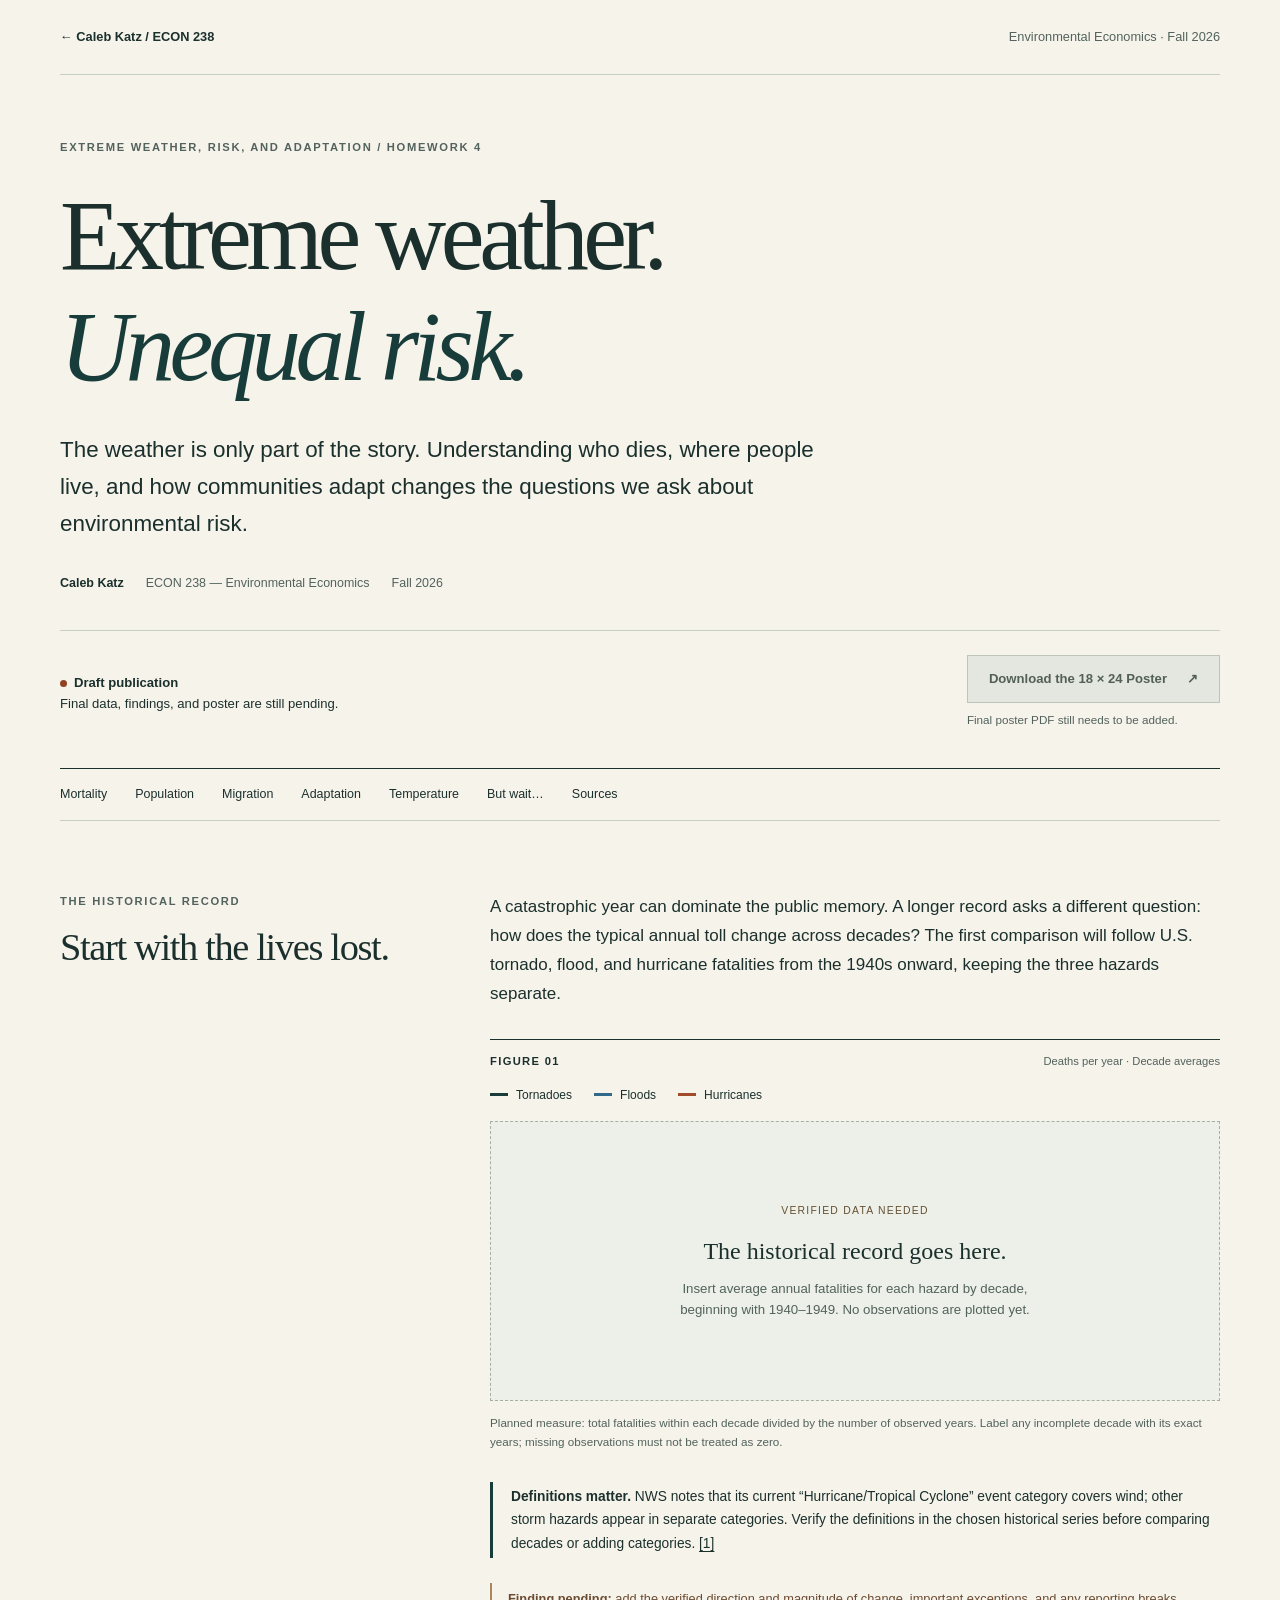
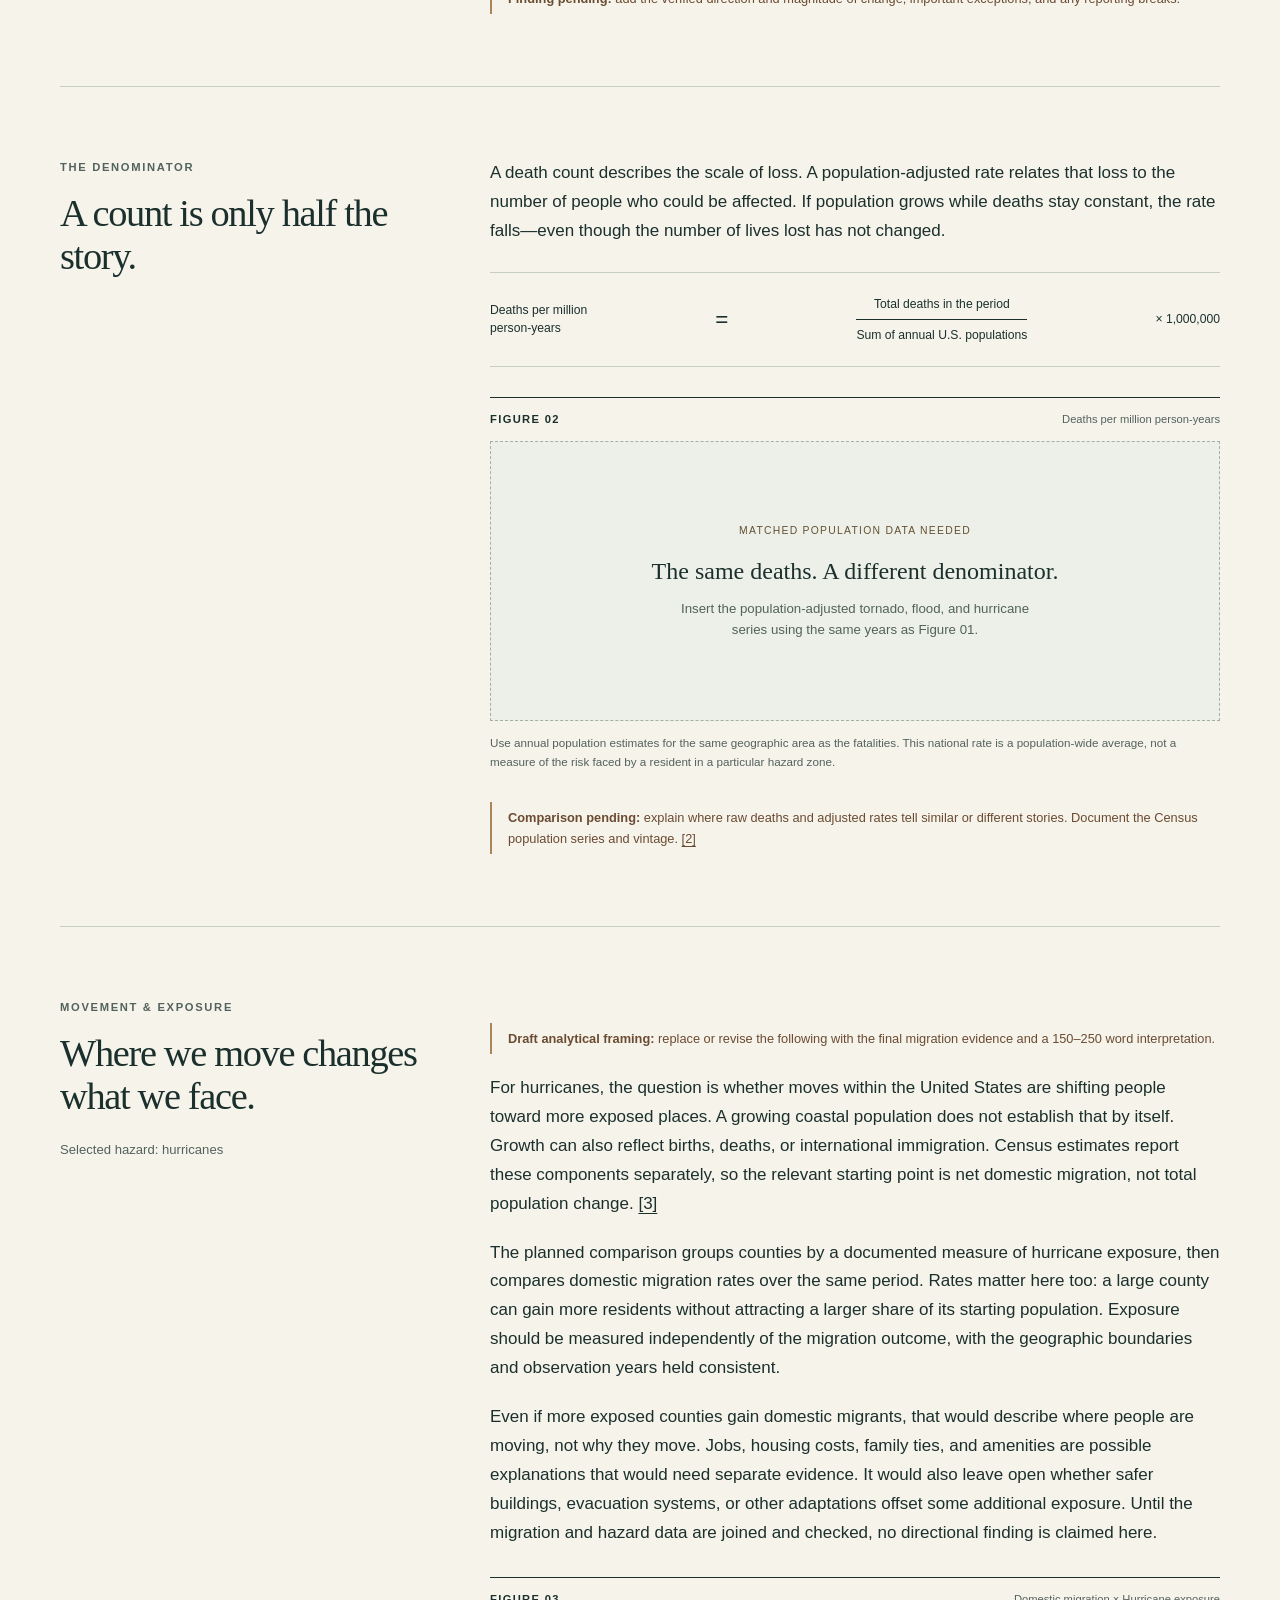
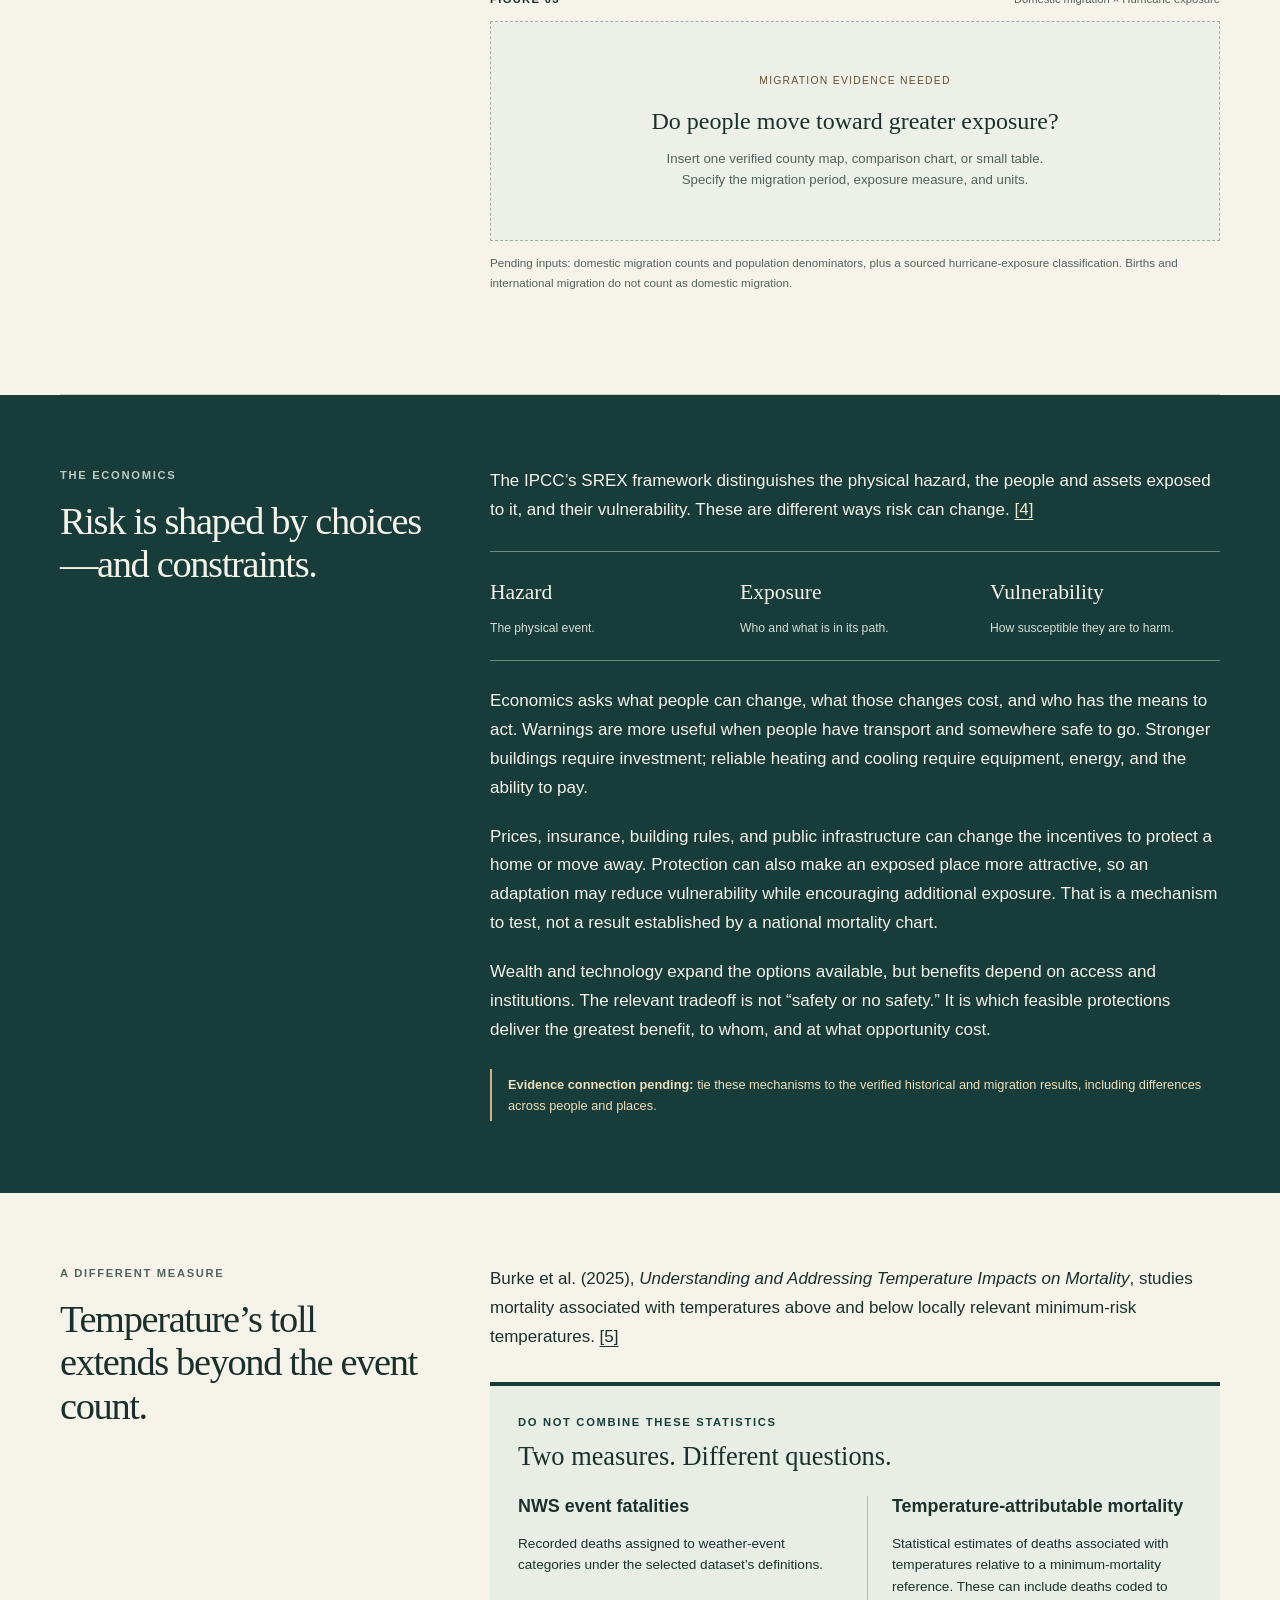
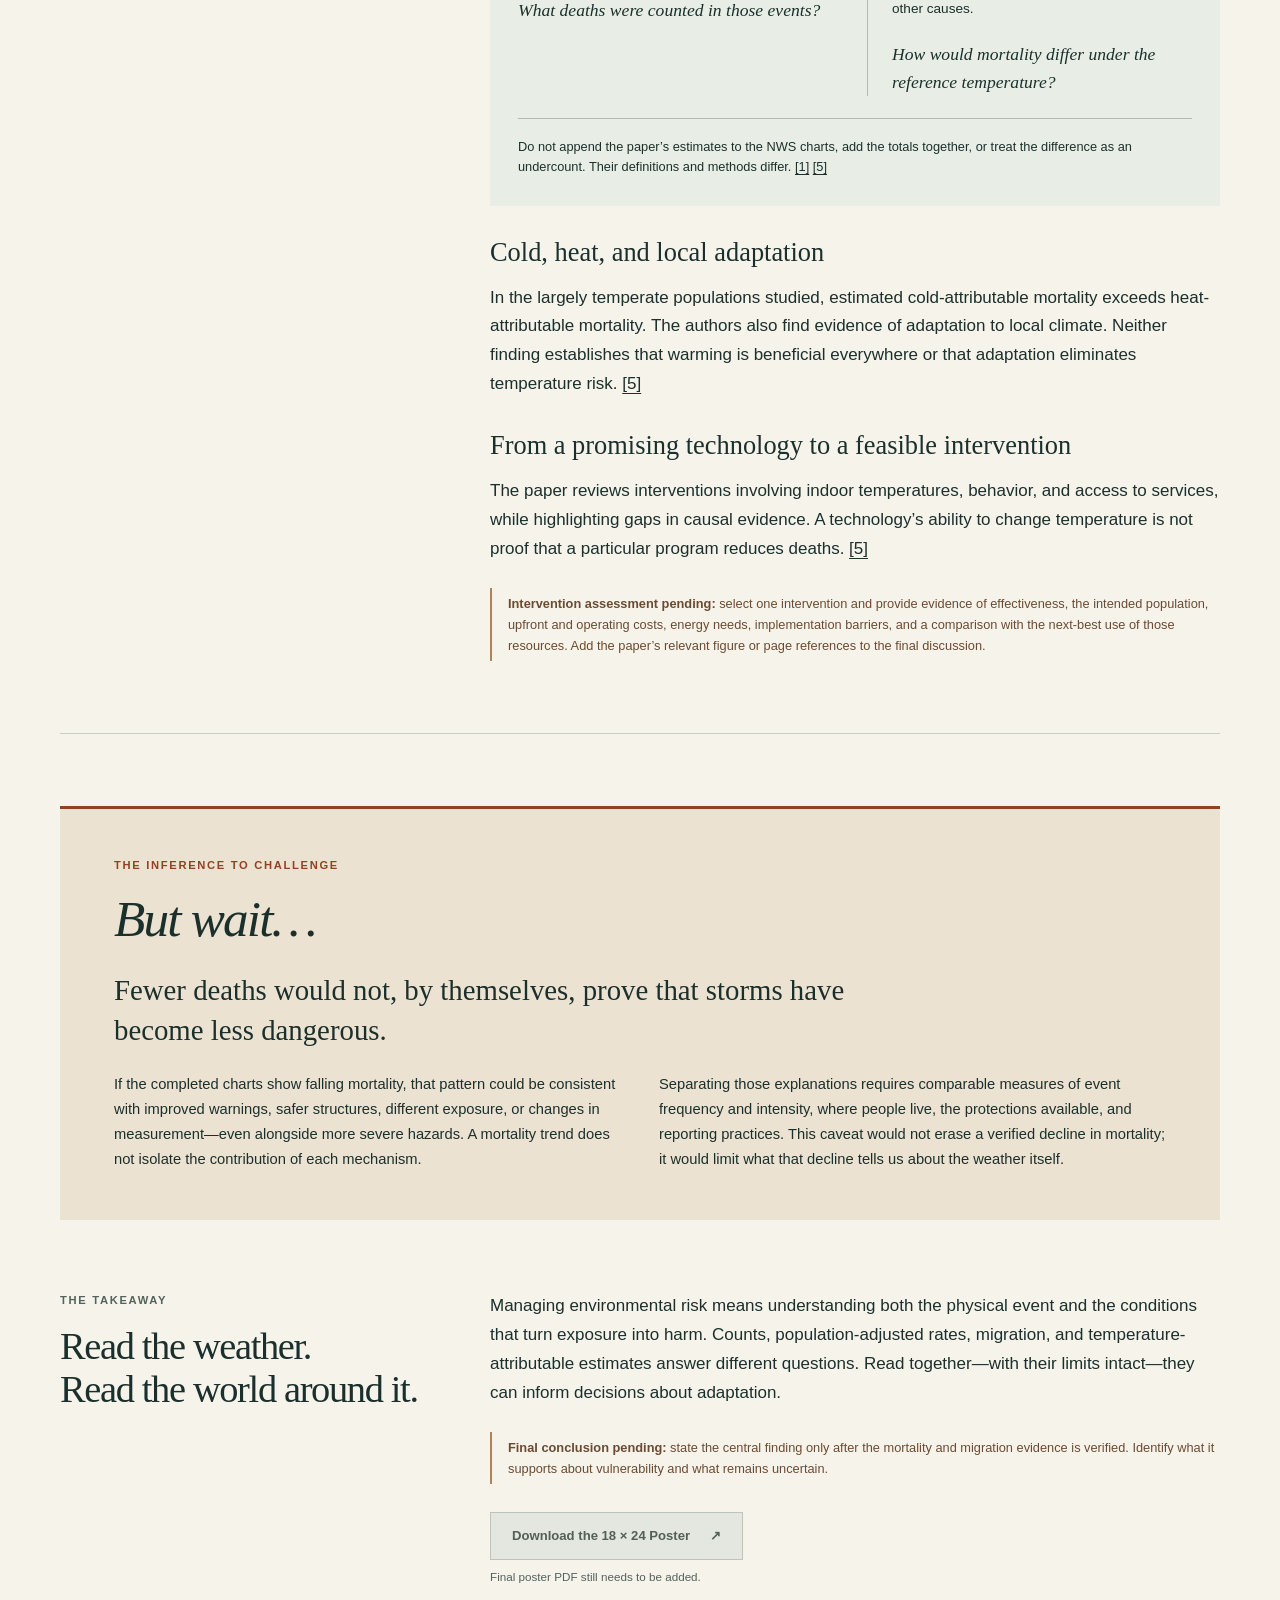
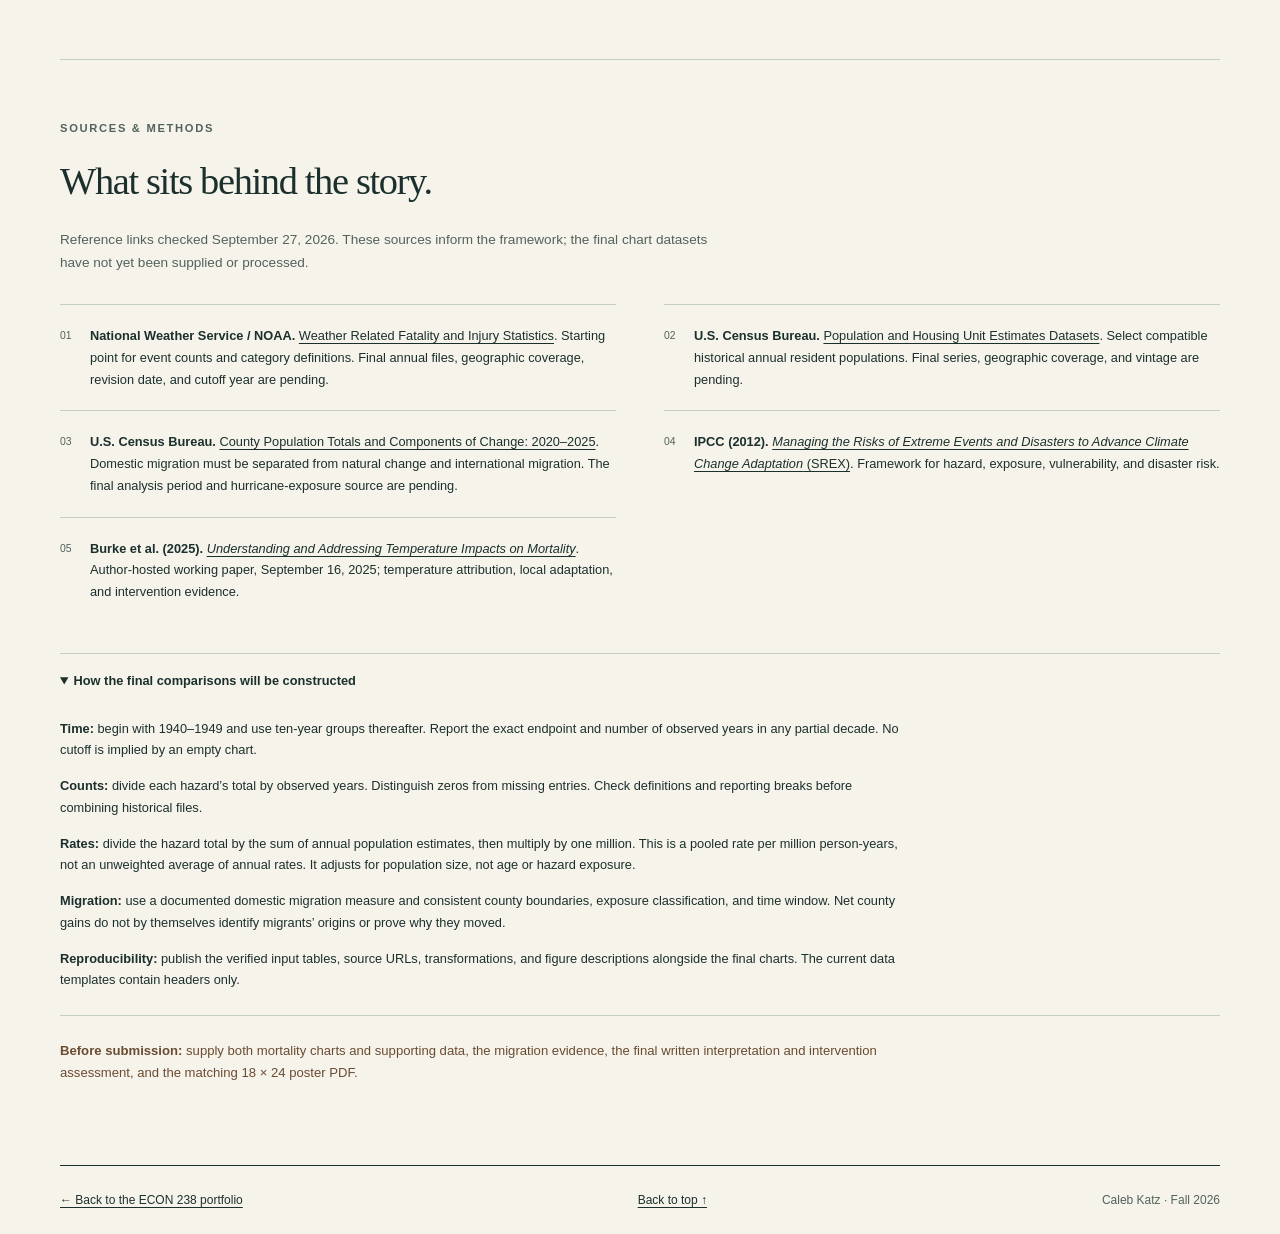
==== homework-4/index.html @ 8e81f287 "Add ECON 238 Homework 4 publication draft" ====
<!doctype html>
<html lang="en">
<head>
  <meta charset="utf-8">
  <meta name="viewport" content="width=device-width, initial-scale=1">
  <meta name="description" content="A draft environmental economics publication by Caleb Katz on extreme-weather mortality, population, migration, and adaptation. Final data and poster pending.">
  <meta name="theme-color" content="#173c39">
  <title>Extreme Weather, Risk, and Adaptation · Caleb Katz</title>
  <link rel="stylesheet" href="assets/style.css">
  <script src="assets/poster.js" defer></script>
</head>
<body>
  <a class="skip-link" href="#main">Skip to the article</a>
  <header class="masthead wrap">
    <a class="portfolio-link" href="../">← Caleb Katz / ECON 238</a>
    <span class="edition">Environmental Economics · Fall 2026</span>
  </header>

  <main id="main">
    <article>
      <header class="hero wrap" id="top">
        <p class="eyebrow">Extreme Weather, Risk, and Adaptation / Homework 4</p>
        <!-- EDIT: Final headline and introduction once the evidence is complete. -->
        <h1>Extreme weather.<br><em>Unequal risk.</em></h1>
        <p class="standfirst">The weather is only part of the story. Understanding who dies, where people live, and how communities adapt changes the questions we ask about environmental risk.</p>
        <div class="byline"><strong>Caleb Katz</strong><span>ECON 238 — Environmental Economics</span><span>Fall 2026</span></div>
        <div class="hero-bottom">
          <p class="draft-status"><span class="status-dot" aria-hidden="true"></span><strong>Draft publication</strong><br>Final data, findings, and poster are still pending.</p>
          <div class="poster-action">
            <a class="button poster-download" href="poster/Caleb_Katz_Econ238_HW4_Poster.pdf" aria-disabled="true" tabindex="-1" aria-describedby="poster-note-top">Download the 18 × 24 Poster <span aria-hidden="true">↗</span></a>
            <p class="poster-note" id="poster-note-top">Final poster PDF still needs to be added.</p>
          </div>
        </div>
      </header>

      <nav class="contents wrap" aria-label="Article sections">
        <a href="#mortality">Mortality</a><a href="#population">Population</a><a href="#migration">Migration</a><a href="#adaptation">Adaptation</a><a href="#temperature">Temperature</a><a href="#caveat">But wait…</a><a href="#sources">Sources</a>
      </nav>

      <section class="story-section wrap" id="mortality" aria-labelledby="mortality-title">
        <div class="section-heading"><p class="eyebrow">The historical record</p><h2 id="mortality-title">Start with the lives lost.</h2></div>
        <div class="section-body">
          <p>A catastrophic year can dominate the public memory. A longer record asks a different question: how does the typical annual toll change across decades? The first comparison will follow U.S. tornado, flood, and hurricane fatalities from the 1940s onward, keeping the three hazards separate.</p>
          <figure class="figure" aria-labelledby="raw-caption">
            <div class="figure-header"><span class="figure-number">Figure 01</span><span>Deaths per year · Decade averages</span></div>
            <ul class="legend" aria-label="Planned data series"><li><span class="swatch tornado" aria-hidden="true"></span>Tornadoes</li><li><span class="swatch flood" aria-hidden="true"></span>Floods</li><li><span class="swatch hurricane" aria-hidden="true"></span>Hurricanes</li></ul>
            <!-- REPLACE: Verified mortality chart and an accessible data table. No sample values are plotted. -->
            <div class="chart-placeholder"><span class="placeholder-kicker">Verified data needed</span><strong>The historical record goes here.</strong><p>Insert average annual fatalities for each hazard by decade, beginning with 1940–1949. No observations are plotted yet.</p></div>
            <figcaption id="raw-caption">Planned measure: total fatalities within each decade divided by the number of observed years. Label any incomplete decade with its exact years; missing observations must not be treated as zero.</figcaption>
          </figure>
          <aside class="method-note"><strong>Definitions matter.</strong> NWS notes that its current “Hurricane/Tropical Cyclone” event category covers wind; other storm hazards appear in separate categories. Verify the definitions in the chosen historical series before comparing decades or adding categories. <a href="#source-nws">[1]</a></aside>
          <p class="pending"><strong>Finding pending:</strong> add the verified direction and magnitude of change, important exceptions, and any reporting breaks.</p>
        </div>
      </section>

      <section class="story-section wrap" id="population" aria-labelledby="population-title">
        <div class="section-heading"><p class="eyebrow">The denominator</p><h2 id="population-title">A count is only half the story.</h2></div>
        <div class="section-body">
          <p>A death count describes the scale of loss. A population-adjusted rate relates that loss to the number of people who could be affected. If population grows while deaths stay constant, the rate falls—even though the number of lives lost has not changed.</p>
          <div class="formula" aria-label="Deaths per million person-years equals total deaths divided by the sum of annual populations, multiplied by one million."><span>Deaths per million<br>person-years</span><span class="equals" aria-hidden="true">=</span><span class="fraction"><span>Total deaths in the period</span><span>Sum of annual U.S. populations</span></span><span>× 1,000,000</span></div>
          <figure class="figure" aria-labelledby="rate-caption">
            <div class="figure-header"><span class="figure-number">Figure 02</span><span>Deaths per million person-years</span></div>
            <!-- REPLACE: Population-adjusted chart; keep the same periods and hazard colors as Figure 01. -->
            <div class="chart-placeholder"><span class="placeholder-kicker">Matched population data needed</span><strong>The same deaths. A different denominator.</strong><p>Insert the population-adjusted tornado, flood, and hurricane series using the same years as Figure 01.</p></div>
            <figcaption id="rate-caption">Use annual population estimates for the same geographic area as the fatalities. This national rate is a population-wide average, not a measure of the risk faced by a resident in a particular hazard zone.</figcaption>
          </figure>
          <p class="pending"><strong>Comparison pending:</strong> explain where raw deaths and adjusted rates tell similar or different stories. Document the Census population series and vintage. <a href="#source-population">[2]</a></p>
        </div>
      </section>

      <section class="story-section wrap" id="migration" aria-labelledby="migration-title">
        <div class="section-heading"><p class="eyebrow">Movement &amp; exposure</p><h2 id="migration-title">Where we move changes what we face.</h2><p class="section-deck">Selected hazard: hurricanes</p></div>
        <div class="section-body">
          <p class="pending"><strong>Draft analytical framing:</strong> replace or revise the following with the final migration evidence and a 150–250 word interpretation.</p>
          <!-- EDIT: Draft framing, not an empirical migration finding. -->
          <div id="migration-analysis">
            <p>For hurricanes, the question is whether moves within the United States are shifting people toward more exposed places. A growing coastal population does not establish that by itself. Growth can also reflect births, deaths, or international immigration. Census estimates report these components separately, so the relevant starting point is net domestic migration, not total population change. <a href="#source-migration">[3]</a></p>
            <p>The planned comparison groups counties by a documented measure of hurricane exposure, then compares domestic migration rates over the same period. Rates matter here too: a large county can gain more residents without attracting a larger share of its starting population. Exposure should be measured independently of the migration outcome, with the geographic boundaries and observation years held consistent.</p>
            <p>Even if more exposed counties gain domestic migrants, that would describe where people are moving, not why they move. Jobs, housing costs, family ties, and amenities are possible explanations that would need separate evidence. It would also leave open whether safer buildings, evacuation systems, or other adaptations offset some additional exposure. Until the migration and hazard data are joined and checked, no directional finding is claimed here.</p>
          </div>
          <figure class="figure" aria-labelledby="migration-caption">
            <div class="figure-header"><span class="figure-number">Figure 03</span><span>Domestic migration × Hurricane exposure</span></div>
            <div class="chart-placeholder compact"><span class="placeholder-kicker">Migration evidence needed</span><strong>Do people move toward greater exposure?</strong><p>Insert one verified county map, comparison chart, or small table. Specify the migration period, exposure measure, and units.</p></div>
            <figcaption id="migration-caption">Pending inputs: domestic migration counts and population denominators, plus a sourced hurricane-exposure classification. Births and international migration do not count as domestic migration.</figcaption>
          </figure>
        </div>
      </section>

      <section class="adaptation-band" id="adaptation" aria-labelledby="adaptation-title">
        <div class="wrap story-section">
          <div class="section-heading"><p class="eyebrow">The economics</p><h2 id="adaptation-title">Risk is shaped by choices—and constraints.</h2></div>
          <div class="section-body">
            <p>The IPCC’s SREX framework distinguishes the physical hazard, the people and assets exposed to it, and their vulnerability. These are different ways risk can change. <a href="#source-ipcc">[4]</a></p>
            <dl class="risk-framework"><div><dt>Hazard</dt><dd>The physical event.</dd></div><div><dt>Exposure</dt><dd>Who and what is in its path.</dd></div><div><dt>Vulnerability</dt><dd>How susceptible they are to harm.</dd></div></dl>
            <p>Economics asks what people can change, what those changes cost, and who has the means to act. Warnings are more useful when people have transport and somewhere safe to go. Stronger buildings require investment; reliable heating and cooling require equipment, energy, and the ability to pay.</p>
            <p>Prices, insurance, building rules, and public infrastructure can change the incentives to protect a home or move away. Protection can also make an exposed place more attractive, so an adaptation may reduce vulnerability while encouraging additional exposure. That is a mechanism to test, not a result established by a national mortality chart.</p>
            <p>Wealth and technology expand the options available, but benefits depend on access and institutions. The relevant tradeoff is not “safety or no safety.” It is which feasible protections deliver the greatest benefit, to whom, and at what opportunity cost.</p>
            <p class="pending"><strong>Evidence connection pending:</strong> tie these mechanisms to the verified historical and migration results, including differences across people and places.</p>
          </div>
        </div>
      </section>

      <section class="story-section wrap" id="temperature" aria-labelledby="temperature-title">
        <div class="section-heading"><p class="eyebrow">A different measure</p><h2 id="temperature-title">Temperature’s toll extends beyond the event count.</h2></div>
        <div class="section-body">
          <p>Burke et al. (2025), <cite>Understanding and Addressing Temperature Impacts on Mortality</cite>, studies mortality associated with temperatures above and below locally relevant minimum-risk temperatures. <a href="#source-burke">[5]</a></p>
          <aside class="measure-comparison" aria-labelledby="measure-title">
            <p class="eyebrow">Do not combine these statistics</p><h3 id="measure-title">Two measures. Different questions.</h3>
            <div class="measure-columns"><div><h4>NWS event fatalities</h4><p>Recorded deaths assigned to weather-event categories under the selected dataset’s definitions.</p><p class="measure-question">What deaths were counted in those events?</p></div><div><h4>Temperature-attributable mortality</h4><p>Statistical estimates of deaths associated with temperatures relative to a minimum-mortality reference. These can include deaths coded to other causes.</p><p class="measure-question">How would mortality differ under the reference temperature?</p></div></div>
            <p class="measure-footer">Do not append the paper’s estimates to the NWS charts, add the totals together, or treat the difference as an undercount. Their definitions and methods differ. <a href="#source-nws">[1]</a> <a href="#source-burke">[5]</a></p>
          </aside>
          <h3>Cold, heat, and local adaptation</h3>
          <p>In the largely temperate populations studied, estimated cold-attributable mortality exceeds heat-attributable mortality. The authors also find evidence of adaptation to local climate. Neither finding establishes that warming is beneficial everywhere or that adaptation eliminates temperature risk. <a href="#source-burke">[5]</a></p>
          <h3>From a promising technology to a feasible intervention</h3>
          <p>The paper reviews interventions involving indoor temperatures, behavior, and access to services, while highlighting gaps in causal evidence. A technology’s ability to change temperature is not proof that a particular program reduces deaths. <a href="#source-burke">[5]</a></p>
          <div class="pending"><strong>Intervention assessment pending:</strong> select one intervention and provide evidence of effectiveness, the intended population, upfront and operating costs, energy needs, implementation barriers, and a comparison with the next-best use of those resources. Add the paper’s relevant figure or page references to the final discussion.</div>
        </div>
      </section>

      <aside class="caveat wrap" id="caveat" aria-labelledby="caveat-title">
        <p class="eyebrow">The inference to challenge</p><h2 id="caveat-title">But wait…</h2>
        <p class="caveat-lead">Fewer deaths would not, by themselves, prove that storms have become less dangerous.</p>
        <div class="caveat-columns"><p>If the completed charts show falling mortality, that pattern could be consistent with improved warnings, safer structures, different exposure, or changes in measurement—even alongside more severe hazards. A mortality trend does not isolate the contribution of each mechanism.</p><p>Separating those explanations requires comparable measures of event frequency and intensity, where people live, the protections available, and reporting practices. This caveat would not erase a verified decline in mortality; it would limit what that decline tells us about the weather itself.</p></div>
      </aside>

      <section class="story-section wrap conclusion" id="conclusion" aria-labelledby="conclusion-title">
        <div class="section-heading"><p class="eyebrow">The takeaway</p><h2 id="conclusion-title">Read the weather.<br>Read the world around it.</h2></div>
        <div class="section-body">
          <p>Managing environmental risk means understanding both the physical event and the conditions that turn exposure into harm. Counts, population-adjusted rates, migration, and temperature-attributable estimates answer different questions. Read together—with their limits intact—they can inform decisions about adaptation.</p>
          <p class="pending"><strong>Final conclusion pending:</strong> state the central finding only after the mortality and migration evidence is verified. Identify what it supports about vulnerability and what remains uncertain.</p>
          <div class="poster-action">
            <a class="button poster-download" href="poster/Caleb_Katz_Econ238_HW4_Poster.pdf" aria-disabled="true" tabindex="-1" aria-describedby="poster-note-bottom">Download the 18 × 24 Poster <span aria-hidden="true">↗</span></a>
            <p class="poster-note" id="poster-note-bottom">Final poster PDF still needs to be added.</p>
          </div>
        </div>
      </section>

      <section class="sources wrap" id="sources" aria-labelledby="sources-title">
        <div class="sources-heading"><p class="eyebrow">Sources &amp; methods</p><h2 id="sources-title">What sits behind the story.</h2><p>Reference links checked September 27, 2026. These sources inform the framework; the final chart datasets have not yet been supplied or processed.</p></div>
        <ol class="source-list">
          <li id="source-nws"><strong>National Weather Service / NOAA.</strong> <a href="https://www.weather.gov/hazstat">Weather Related Fatality and Injury Statistics</a>. Starting point for event counts and category definitions. Final annual files, geographic coverage, revision date, and cutoff year are pending.</li>
          <li id="source-population"><strong>U.S. Census Bureau.</strong> <a href="https://www.census.gov/programs-surveys/popest/data/data-sets.html">Population and Housing Unit Estimates Datasets</a>. Select compatible historical annual resident populations. Final series, geographic coverage, and vintage are pending.</li>
          <li id="source-migration"><strong>U.S. Census Bureau.</strong> <a href="https://www.census.gov/data/tables/time-series/demo/popest/2020s-counties-total.html">County Population Totals and Components of Change: 2020–2025</a>. Domestic migration must be separated from natural change and international migration. The final analysis period and hurricane-exposure source are pending.</li>
          <li id="source-ipcc"><strong>IPCC (2012).</strong> <a href="https://archive.ipcc.ch/report/srex/"><cite>Managing the Risks of Extreme Events and Disasters to Advance Climate Change Adaptation</cite> (SREX)</a>. Framework for hazard, exposure, vulnerability, and disaster risk.</li>
          <li id="source-burke"><strong>Burke et al. (2025).</strong> <a href="https://web.stanford.edu/~mburke/papers/TemperatureMortality.pdf"><cite>Understanding and Addressing Temperature Impacts on Mortality</cite></a>. Author-hosted working paper, September 16, 2025; temperature attribution, local adaptation, and intervention evidence.</li>
        </ol>
        <details class="methods" open><summary>How the final comparisons will be constructed</summary><div class="methods-body">
          <p><strong>Time:</strong> begin with 1940–1949 and use ten-year groups thereafter. Report the exact endpoint and number of observed years in any partial decade. No cutoff is implied by an empty chart.</p>
          <p><strong>Counts:</strong> divide each hazard’s total by observed years. Distinguish zeros from missing entries. Check definitions and reporting breaks before combining historical files.</p>
          <p><strong>Rates:</strong> divide the hazard total by the sum of annual population estimates, then multiply by one million. This is a pooled rate per million person-years, not an unweighted average of annual rates. It adjusts for population size, not age or hazard exposure.</p>
          <p><strong>Migration:</strong> use a documented domestic migration measure and consistent county boundaries, exposure classification, and time window. Net county gains do not by themselves identify migrants’ origins or prove why they moved.</p>
          <p><strong>Reproducibility:</strong> publish the verified input tables, source URLs, transformations, and figure descriptions alongside the final charts. The current data templates contain headers only.</p>
        </div></details>
        <p class="completion-note"><strong>Before submission:</strong> supply both mortality charts and supporting data, the migration evidence, the final written interpretation and intervention assessment, and the matching 18 × 24 poster PDF.</p>
      </section>
    </article>
  </main>
  <footer class="site-footer wrap"><a href="../">← Back to the ECON 238 portfolio</a><a href="#top">Back to top ↑</a><span>Caleb Katz · Fall 2026</span></footer>
</body>
</html>
---- homework-4/assets/style.css ----
:root{--paper:#f6f3eb;--ink:#1b302d;--muted:#52625c;--line:#c6cfc4;--forest:#173c39;--rust:#904322;--light:#e8eee5;--serif:Georgia,'Times New Roman',serif;--sans:-apple-system,BlinkMacSystemFont,'Segoe UI',sans-serif}
*{box-sizing:border-box}html{scroll-padding-top:1.5rem}body{margin:0;background:var(--paper);color:var(--ink);font-family:var(--sans);font-size:17px;line-height:1.7}a{color:inherit;text-decoration-thickness:1px;text-underline-offset:.22em}a:hover{text-decoration-thickness:2px}a:focus-visible,summary:focus-visible{outline:3px solid var(--rust);outline-offset:5px}p{margin:0 0 1.25rem}h1,h2,h3,h4{line-height:1.13;margin:0;font-weight:400}h1,h2,h3{font-family:var(--serif)}h1{font-size:clamp(3.5rem,7.7vw,7.2rem);letter-spacing:-.055em;max-width:980px}h1 em{font-weight:400;color:var(--forest)}h2{font-size:clamp(2rem,3vw,2.8rem);letter-spacing:-.035em}h3{font-size:1.65rem;margin:2rem 0 1rem}h4{font-weight:650;font-size:1.12rem;margin:0 0 1rem}strong{font-weight:650}.wrap{width:min(1160px,calc(100% - 96px));margin-inline:auto}.skip-link{position:absolute;top:-100px;left:1rem;background:var(--forest);color:white;padding:1rem;z-index:5}.skip-link:focus{top:1rem}.masthead{display:flex;justify-content:space-between;gap:1rem;align-items:center;padding-block:26px;border-bottom:1px solid var(--line);font-size:.8rem}.portfolio-link{text-decoration:none;font-weight:650}.edition{color:var(--muted)}.hero{padding-top:64px;padding-bottom:38px}.eyebrow{text-transform:uppercase;font-size:.7rem;letter-spacing:.15em;line-height:1.5;font-weight:650;color:var(--muted);margin-bottom:24px}.standfirst{max-width:760px;font-size:clamp(1.12rem,2vw,1.4rem);line-height:1.65;margin:30px 0}.byline{display:flex;flex-wrap:wrap;gap:8px 22px;font-size:.78rem;color:var(--muted)}.byline strong{color:var(--ink)}.hero-bottom{border-top:1px solid var(--line);margin-top:36px;padding-top:24px;display:flex;justify-content:space-between;align-items:center;gap:24px}.draft-status{font-size:.82rem;line-height:1.6;margin:0}.status-dot{width:7px;height:7px;background:var(--rust);border-radius:50%;display:inline-block;margin-right:7px}.poster-action{max-width:100%}.button{display:inline-flex;justify-content:center;align-items:center;gap:20px;padding:13px 21px;background:var(--forest);color:#fff;font-size:.82rem;font-weight:650;text-decoration:none;line-height:1.5}.button:hover{background:#28544c}.button[aria-disabled=true]{background:#e4e7df;color:#526056;cursor:not-allowed;pointer-events:none;border:1px solid #bcc5b9}.poster-note{font-size:.73rem;color:var(--muted);margin:7px 0 0}.contents{border-top:1px solid var(--ink);border-bottom:1px solid var(--line);display:flex;flex-wrap:wrap;gap:10px 28px;padding:15px 0;font-size:.78rem}.contents a{text-decoration:none}.contents a:hover{text-decoration:underline}.story-section{display:grid;grid-template-columns:1fr 2fr;gap:65px;padding-block:72px;border-bottom:1px solid var(--line)}.section-heading .eyebrow{margin-bottom:16px}.section-deck{margin-top:20px;font-size:.82rem;color:var(--muted)}.section-body{min-width:0}.section-body>p:last-child{margin-bottom:0}.figure{margin:30px 0}.figure-header{display:flex;justify-content:space-between;gap:12px;font-size:.7rem;border-top:1px solid var(--ink);padding:12px 0;color:var(--muted)}.figure-number{text-transform:uppercase;letter-spacing:.12em;font-weight:650;color:var(--ink);white-space:nowrap}.legend{list-style:none;display:flex;flex-wrap:wrap;gap:12px 22px;margin:2px 0 16px;padding:0;font-size:.75rem}.legend li{display:flex;align-items:center;gap:8px}.swatch{width:18px;height:3px;display:inline-block}.tornado{background:#173c39}.flood{background:#32698b}.hurricane{background:#a14b2c}.chart-placeholder{min-height:280px;display:flex;flex-direction:column;align-items:center;justify-content:center;text-align:center;border:1px dashed #a3b1a4;background:#edf0e8;padding:34px}.placeholder-kicker{font-size:.65rem;text-transform:uppercase;letter-spacing:.12em;color:#655033;margin-bottom:16px}.chart-placeholder strong{font-family:var(--serif);font-size:1.5rem;font-weight:400;line-height:1.25}.chart-placeholder p{max-width:380px;margin:12px 0 0;font-size:.83rem;color:var(--muted);line-height:1.6}.chart-placeholder.compact{min-height:220px}figcaption{font-size:.73rem;line-height:1.65;margin-top:12px;color:var(--muted)}.method-note{font-size:.86rem;line-height:1.7;border-left:3px solid var(--forest);padding:3px 0 3px 18px;margin:25px 0}.pending{font-size:.8rem;line-height:1.65;color:#6b4b31;border-left:2px solid #ac855d;padding:5px 0 5px 16px;margin-top:24px}.formula{display:flex;align-items:center;justify-content:space-between;gap:15px;margin:26px 0;padding:22px 0;border-top:1px solid var(--line);border-bottom:1px solid var(--line);font-size:.76rem;line-height:1.5}.fraction{display:flex;flex-direction:column;text-align:center}.fraction>span:first-child{border-bottom:1px solid var(--ink);padding-bottom:6px}.fraction>span:last-child{padding-top:6px}.equals{font-size:1.4rem}.adaptation-band{background:var(--forest);color:#f4f3e9}.adaptation-band .story-section{border-bottom:0}.adaptation-band .eyebrow{color:#bccdc0}.adaptation-band a{color:#ecedc7}.adaptation-band .pending{color:#eee0bc;border-color:#c8b588}.risk-framework{display:grid;grid-template-columns:repeat(3,1fr);gap:20px;border-block:1px solid #6c8a80;padding:22px 0;margin:26px 0}.risk-framework dt{font-family:var(--serif);font-size:1.35rem}.risk-framework dd{margin:8px 0 0;font-size:.76rem;line-height:1.6;color:#d2dfd5}.measure-comparison{background:var(--light);padding:28px;margin:30px 0;border-top:4px solid var(--forest)}.measure-comparison .eyebrow{color:var(--forest);margin-bottom:12px}.measure-comparison h3{margin:0 0 24px}.measure-columns{display:grid;grid-template-columns:1fr 1fr;gap:24px}.measure-columns>div+div{padding-left:24px;border-left:1px solid #adbdb0}.measure-columns p{font-size:.85rem;line-height:1.6}.measure-question{font-family:var(--serif);font-style:italic;font-size:1.1rem!important;margin:0}.measure-footer{border-top:1px solid #adbdb0;padding-top:18px;margin:22px 0 0;font-size:.8rem;line-height:1.6}.caveat{padding:48px 54px;margin-top:72px;background:#ece2d1;border-top:3px solid var(--rust)}.caveat .eyebrow{color:var(--rust);margin-bottom:16px}.caveat h2{font-size:3.2rem;font-style:italic}.caveat-lead{max-width:750px;font-family:var(--serif);font-size:1.8rem;line-height:1.4;margin:22px 0}.caveat-columns{display:grid;grid-template-columns:1fr 1fr;gap:38px;font-size:.92rem}.caveat-columns p{margin:0}.conclusion .poster-action{margin-top:28px}.sources{padding-block:60px}.sources-heading{max-width:780px}.sources h2{margin-bottom:24px}.sources-heading>p:last-child{font-size:.85rem;color:var(--muted);max-width:680px}.source-list{counter-reset:sources;list-style:none;padding:0;margin:30px 0;display:grid;grid-template-columns:1fr 1fr;gap:0 48px}.source-list li{counter-increment:sources;border-top:1px solid var(--line);padding:20px 0 20px 30px;position:relative;font-size:.8rem;line-height:1.7;overflow-wrap:anywhere}.source-list li::before{content:counter(sources,decimal-leading-zero);position:absolute;left:0;color:var(--muted);font-size:.65rem;top:22px}.methods{border-block:1px solid var(--line);font-size:.8rem;margin-top:20px}.methods summary{padding:16px 0;cursor:pointer;font-weight:650}.methods-body{max-width:850px;padding:10px 0}.methods-body p{margin-bottom:14px}.completion-note{font-size:.82rem;max-width:820px;margin-top:24px;color:#6b4b31}.site-footer{border-top:1px solid var(--ink);display:flex;justify-content:space-between;flex-wrap:wrap;gap:15px;padding-block:24px;font-size:.75rem}.site-footer>span{color:var(--muted)}
@media(min-width:1500px){.hero{padding-top:80px}}
@media(max-width:900px){.wrap{width:calc(100% - 48px)}.story-section{grid-template-columns:1fr;gap:30px;padding-block:48px}.section-heading{max-width:600px}.section-heading h2{max-width:580px}.hero{padding-top:42px}.hero-bottom{align-items:flex-start}.edition{max-width:200px;text-align:right}.caveat{padding:32px;margin-top:48px}.caveat-columns{gap:28px}.source-list{gap:0 28px}}
@media(max-width:560px){body{font-size:16px}.wrap{width:calc(100% - 36px)}.masthead{align-items:flex-start;gap:16px;padding-block:20px}.edition{font-size:.66rem;max-width:140px}.portfolio-link{max-width:160px}.hero h1{font-size:clamp(3rem,12.5vw,4.4rem)}.hero .eyebrow{max-width:280px}.hero-bottom{flex-direction:column;gap:20px}.byline{flex-direction:column;gap:4px}.contents{column-gap:21px}.button{max-width:100%;padding:12px 16px;font-size:.75rem}.figure-header{font-size:.65rem}.chart-placeholder{padding:24px 18px;min-height:245px}.chart-placeholder strong{font-size:1.35rem}.formula{flex-wrap:wrap;justify-content:center;font-size:.73rem}.formula>span:first-child{width:100%;text-align:center;margin-bottom:5px}.measure-comparison{padding:22px 18px}.measure-columns{grid-template-columns:1fr}.measure-columns>div+div{padding:22px 0 0;border-left:0;border-top:1px solid #adbdb0}.risk-framework{grid-template-columns:1fr;gap:20px}.risk-framework dd{margin-top:4px}.caveat{padding:28px 22px}.caveat-lead{font-size:1.5rem}.caveat-columns,.source-list{grid-template-columns:1fr}.caveat-columns{gap:20px}.site-footer>span{width:100%}}
@media(prefers-reduced-motion:reduce){*{scroll-behavior:auto!important}}
@media print{body{background:#fff;color:#000;font-size:11pt}.wrap{width:100%}.masthead,.contents,.poster-action,.skip-link,.site-footer{display:none}.hero{padding-top:0}h1{font-size:40pt}.story-section{display:block;padding-block:22px}.section-heading{margin-bottom:18px}.adaptation-band{background:#fff;color:#000}.adaptation-band .eyebrow,.adaptation-band a,.adaptation-band .pending,.risk-framework dd{color:#000}.caveat{margin-top:24px}.figure,.measure-comparison{break-inside:avoid}.chart-placeholder{min-height:130px}.sources{padding-block:24px}.source-list{display:block}.methods:not([open])>.methods-body{display:block}.draft-status,.pending{color:#000}}
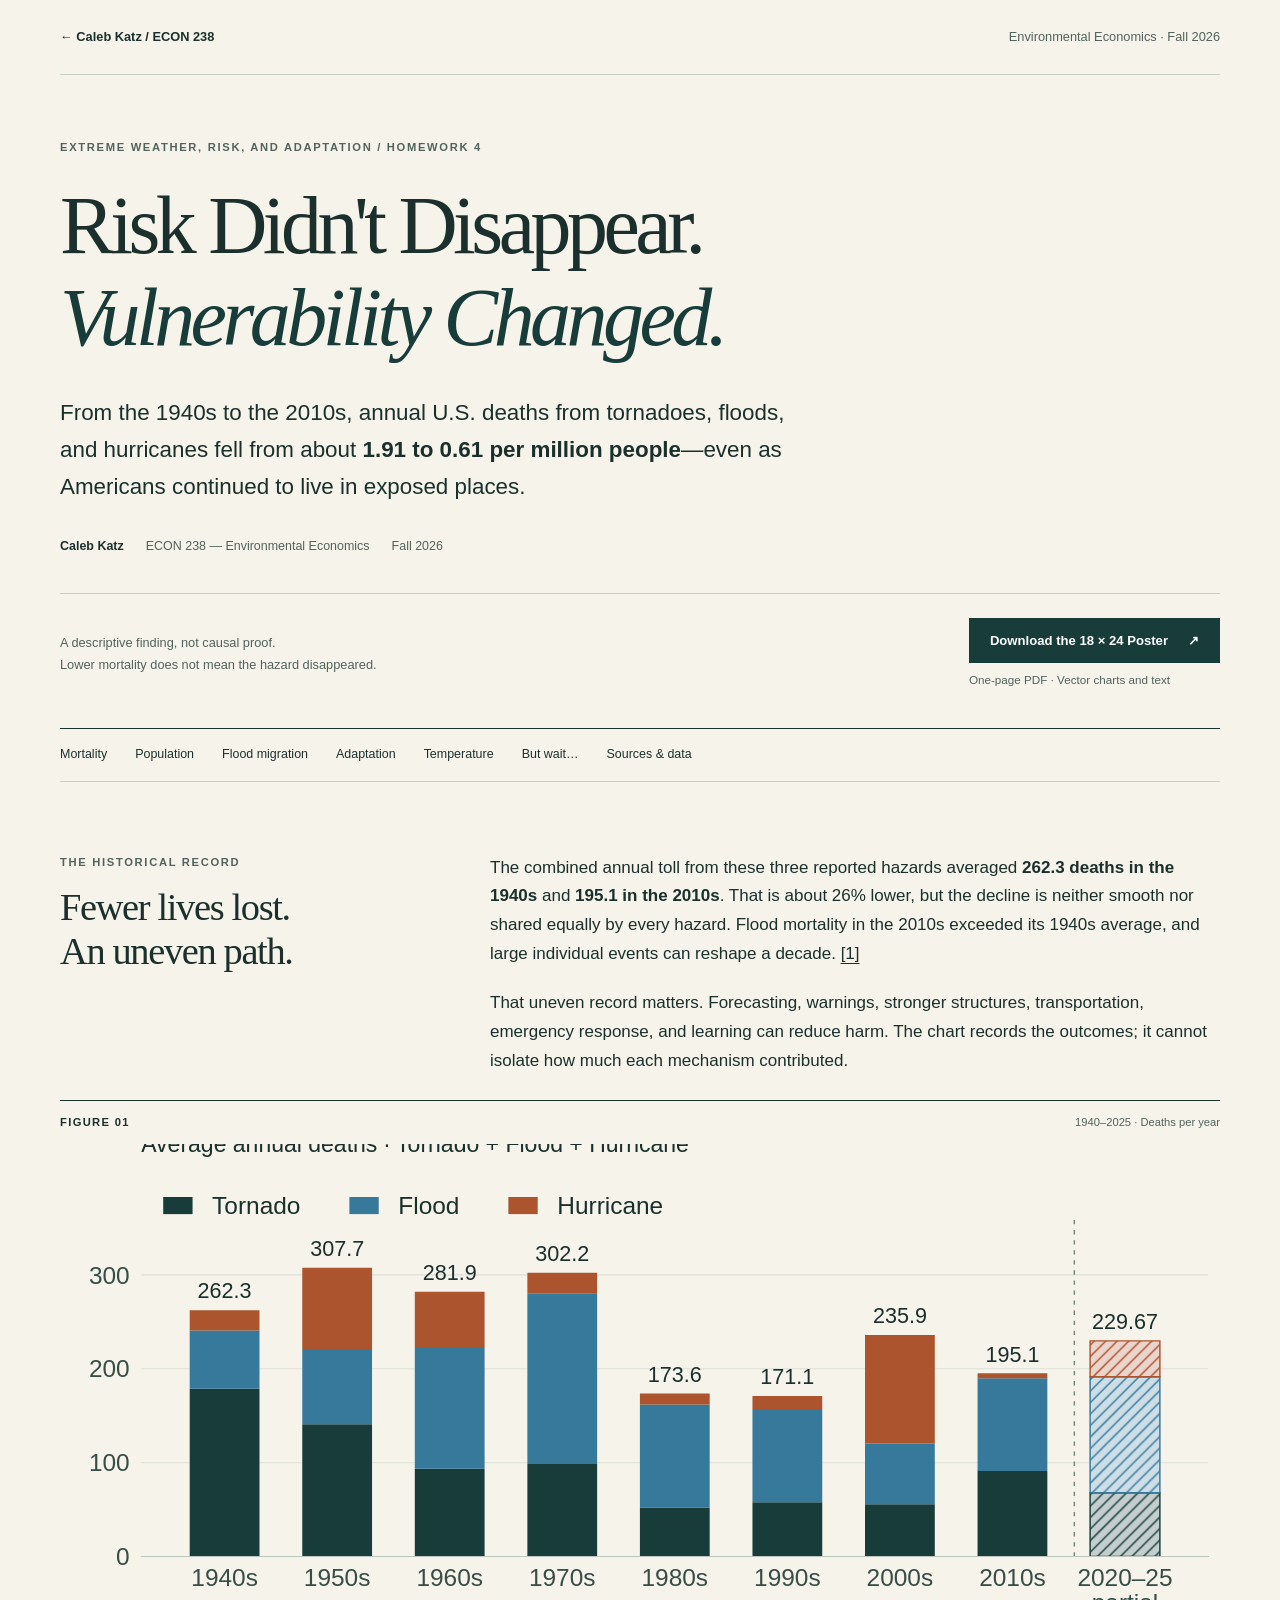
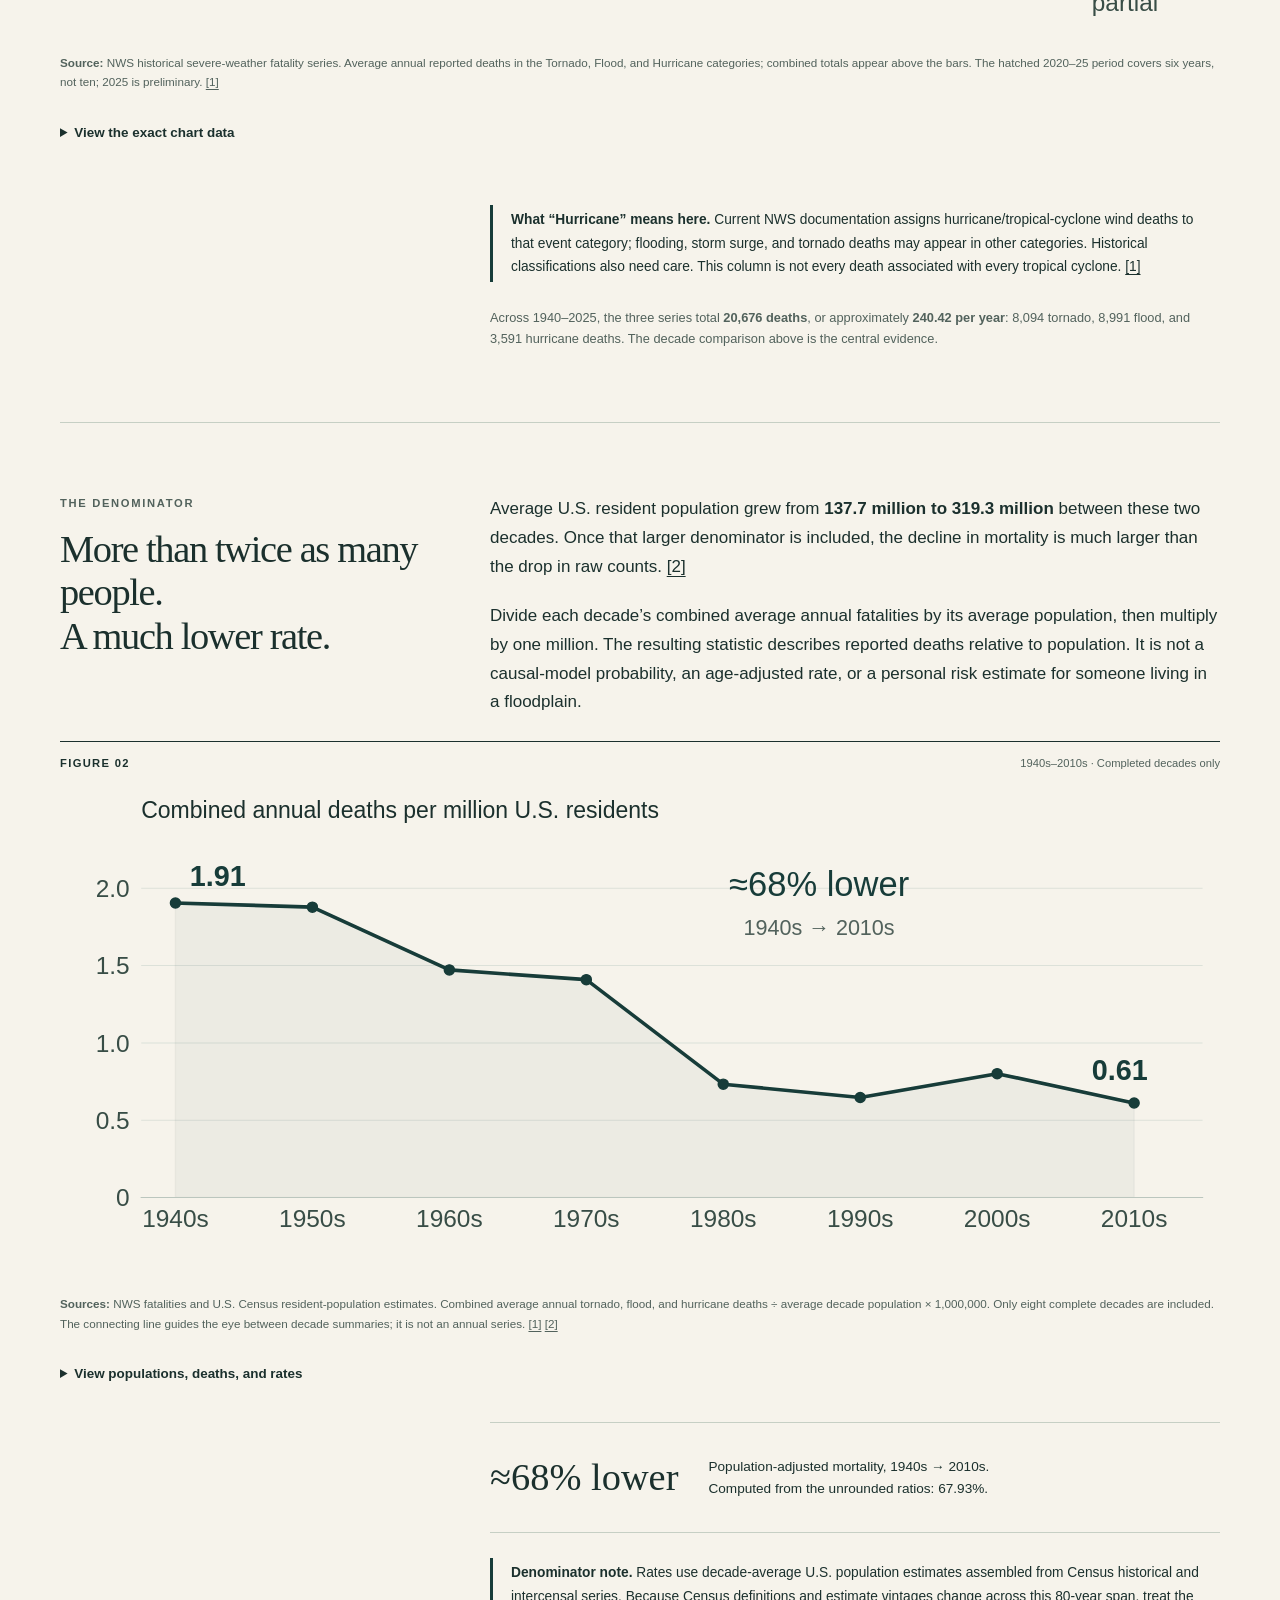
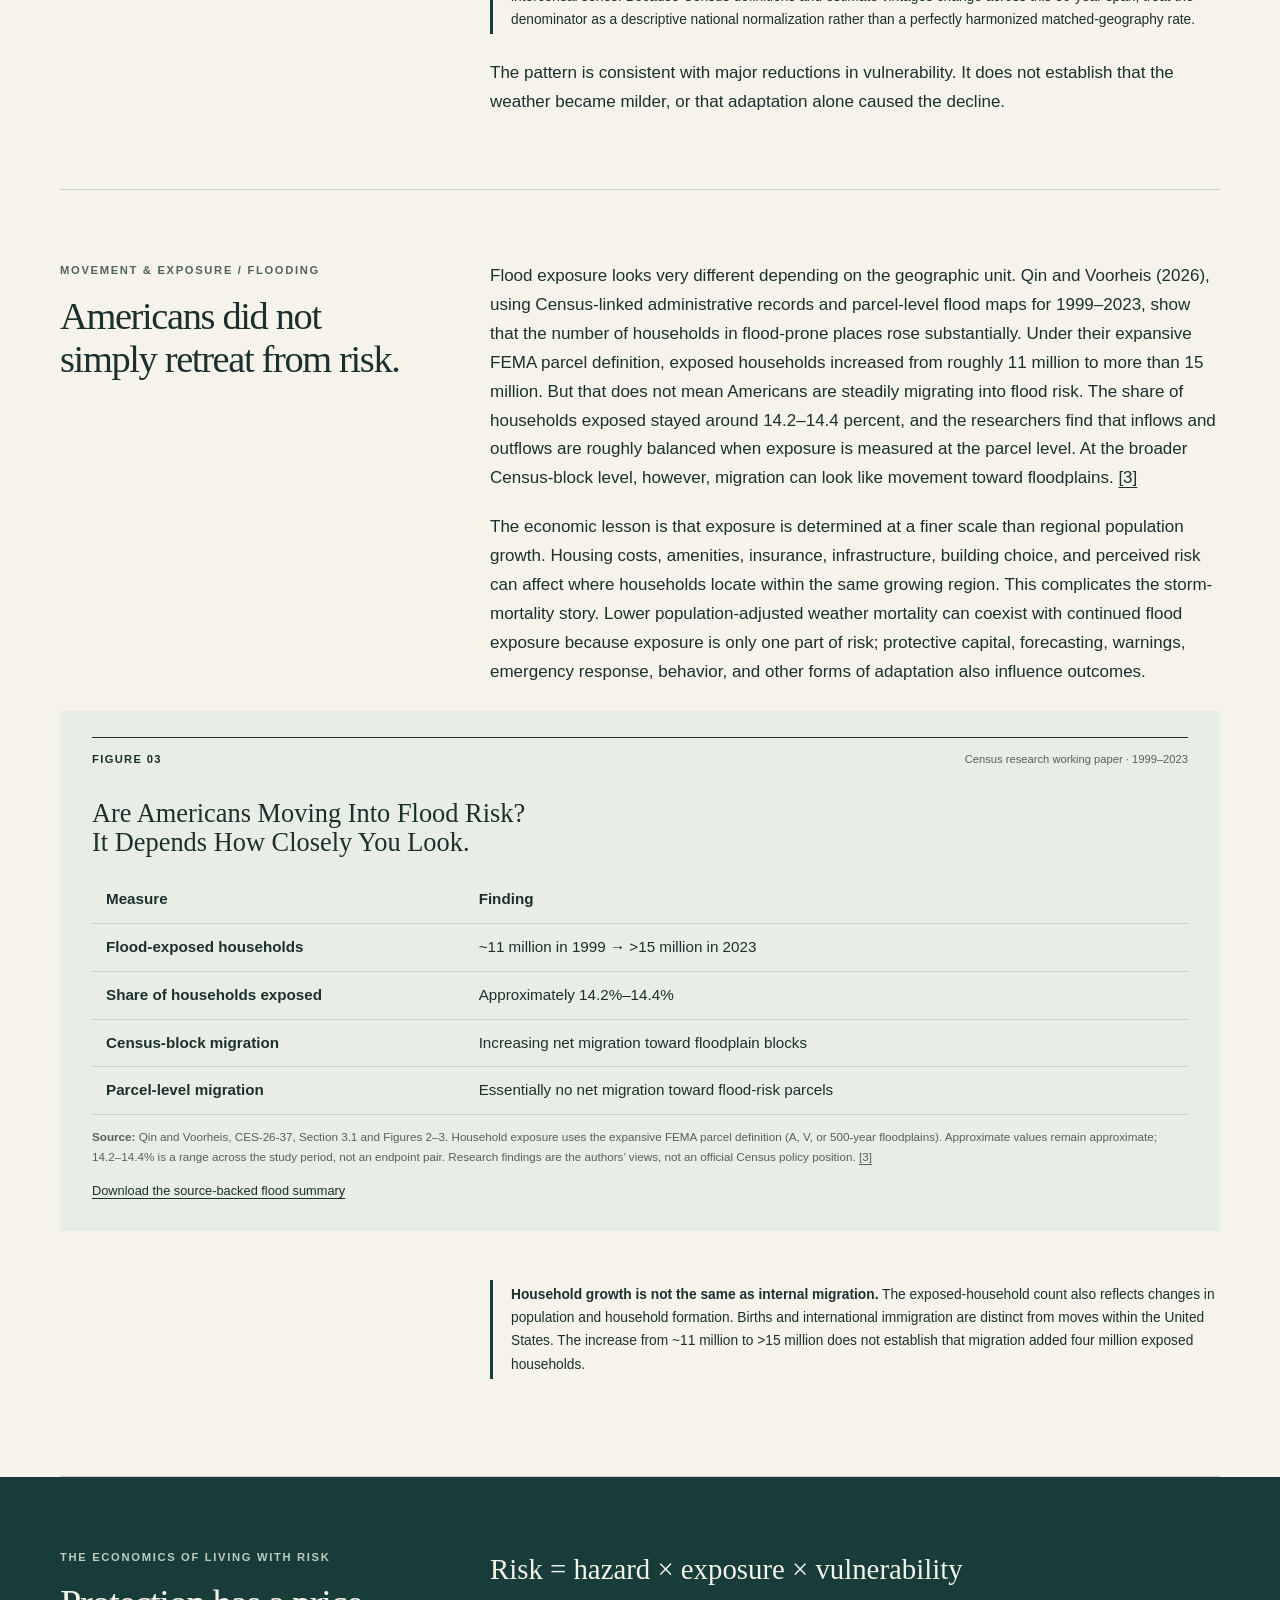
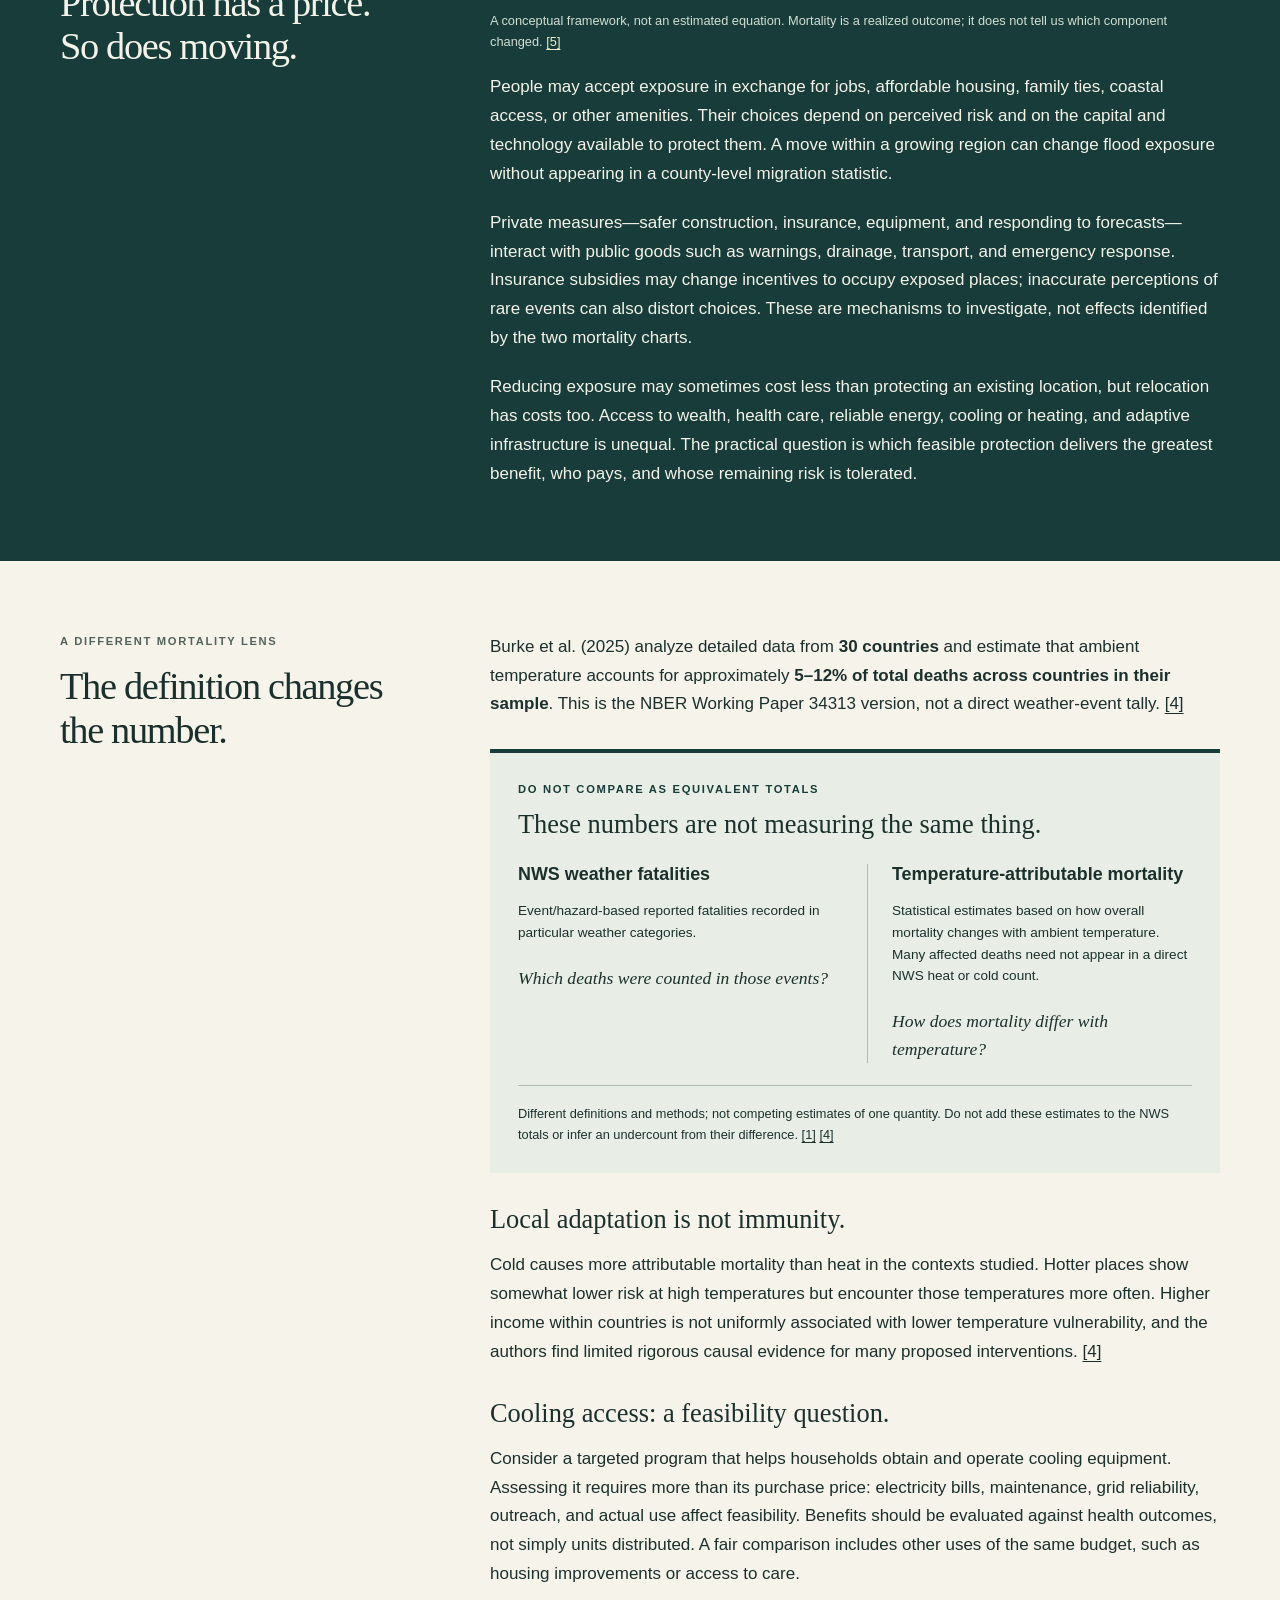
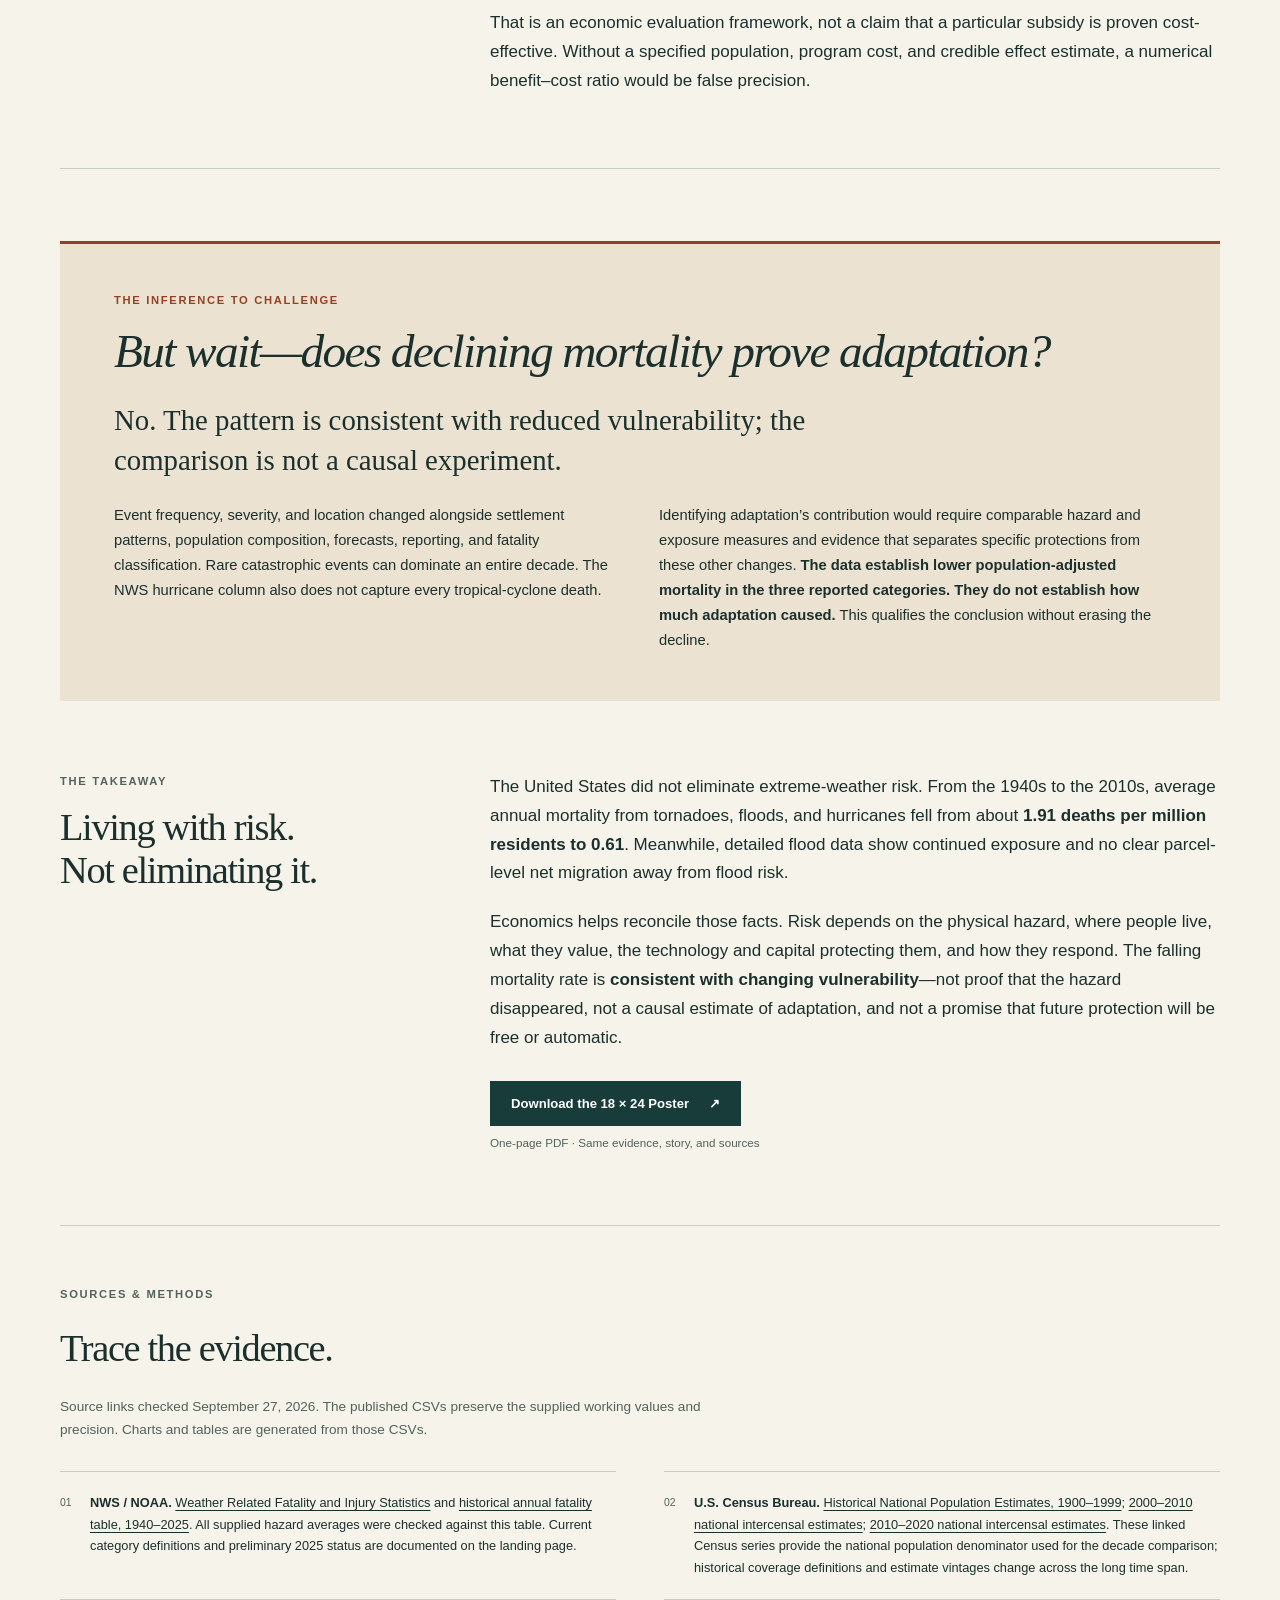
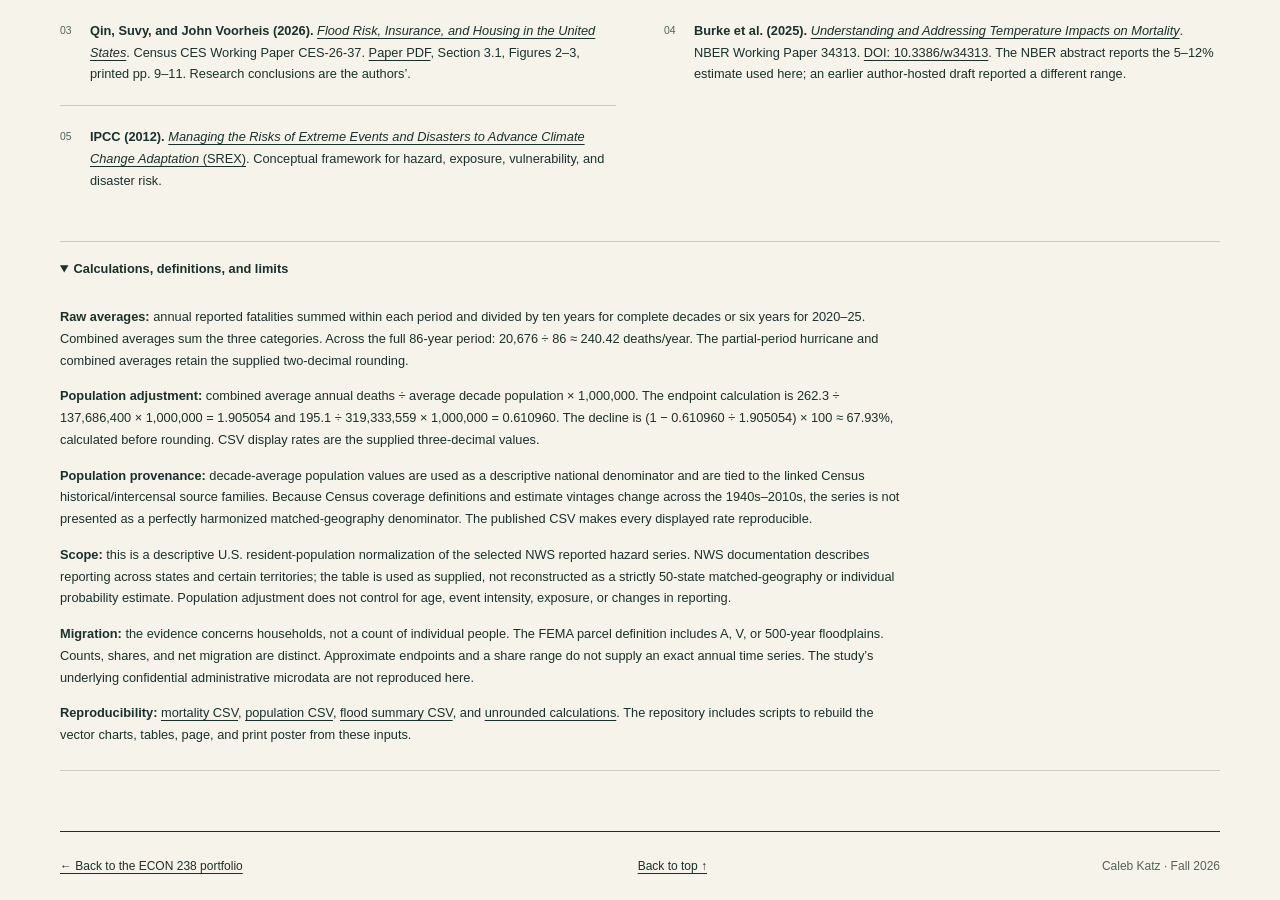
==== commit 5495b9bc: "Polish Homework 4 source notes in homework-4/index.html" ====
--- a/homework-4/index.html
+++ b/homework-4/index.html
@@ -1,160 +1,92 @@
 <!doctype html>
 <html lang="en">
 <head>
-  <meta charset="utf-8">
-  <meta name="viewport" content="width=device-width, initial-scale=1">
-  <meta name="description" content="A draft environmental economics publication by Caleb Katz on extreme-weather mortality, population, migration, and adaptation. Final data and poster pending.">
-  <meta name="theme-color" content="#173c39">
-  <title>Extreme Weather, Risk, and Adaptation · Caleb Katz</title>
-  <link rel="stylesheet" href="assets/style.css">
-  <script src="assets/poster.js" defer></script>
+<meta charset="utf-8"><meta name="viewport" content="width=device-width, initial-scale=1">
+<meta name="description" content="Reported U.S. tornado, flood, and hurricane mortality per resident fell about 68% from the 1940s to the 2010s. An economics story about adaptation, persistent flood exposure, and the limits of causal inference.">
+<meta name="theme-color" content="#173c39">
+<title>Risk Didn't Disappear. Vulnerability Changed. · Caleb Katz</title>
+<link rel="stylesheet" href="assets/style.css">
 </head>
 <body>
-  <a class="skip-link" href="#main">Skip to the article</a>
-  <header class="masthead wrap">
-    <a class="portfolio-link" href="../">← Caleb Katz / ECON 238</a>
-    <span class="edition">Environmental Economics · Fall 2026</span>
-  </header>
+<a class="skip-link" href="#main">Skip to the article</a>
+<header class="masthead wrap"><a class="portfolio-link" href="../">← Caleb Katz / ECON 238</a><span class="edition">Environmental Economics · Fall 2026</span></header>
+<main id="main"><article>
+<header class="hero wrap" id="top">
+<p class="eyebrow">Extreme Weather, Risk, and Adaptation / Homework 4</p>
+<h1>Risk Didn't Disappear.<br><em>Vulnerability Changed.</em></h1>
+<p class="standfirst">From the 1940s to the 2010s, annual U.S. deaths from tornadoes, floods, and hurricanes fell from about <strong>1.91 to 0.61 per million people</strong>—even as Americans continued to live in exposed places.</p>
+<div class="byline"><strong>Caleb Katz</strong><span>ECON 238 — Environmental Economics</span><span>Fall 2026</span></div>
+<div class="hero-bottom"><p class="hero-caveat">A descriptive finding, not causal proof.<br>Lower mortality does not mean the hazard disappeared.</p><div class="poster-action"><a class="button" href="poster/Caleb_Katz_Econ238_HW4_Poster.pdf">Download the 18 × 24 Poster <span aria-hidden="true">↗</span></a><p class="poster-note">One-page PDF · Vector charts and text</p></div></div>
+</header>
+<nav class="contents wrap" aria-label="Article sections"><a href="#mortality">Mortality</a><a href="#population">Population</a><a href="#migration">Flood migration</a><a href="#adaptation">Adaptation</a><a href="#temperature">Temperature</a><a href="#caveat">But wait…</a><a href="#sources">Sources &amp; data</a></nav>
 
-  <main id="main">
-    <article>
-      <header class="hero wrap" id="top">
-        <p class="eyebrow">Extreme Weather, Risk, and Adaptation / Homework 4</p>
-        <!-- EDIT: Final headline and introduction once the evidence is complete. -->
-        <h1>Extreme weather.<br><em>Unequal risk.</em></h1>
-        <p class="standfirst">The weather is only part of the story. Understanding who dies, where people live, and how communities adapt changes the questions we ask about environmental risk.</p>
-        <div class="byline"><strong>Caleb Katz</strong><span>ECON 238 — Environmental Economics</span><span>Fall 2026</span></div>
-        <div class="hero-bottom">
-          <p class="draft-status"><span class="status-dot" aria-hidden="true"></span><strong>Draft publication</strong><br>Final data, findings, and poster are still pending.</p>
-          <div class="poster-action">
-            <a class="button poster-download" href="poster/Caleb_Katz_Econ238_HW4_Poster.pdf" aria-disabled="true" tabindex="-1" aria-describedby="poster-note-top">Download the 18 × 24 Poster <span aria-hidden="true">↗</span></a>
-            <p class="poster-note" id="poster-note-top">Final poster PDF still needs to be added.</p>
-          </div>
-        </div>
-      </header>
+<section class="story-section wrap" id="mortality" aria-labelledby="mortality-title">
+<div class="section-heading"><p class="eyebrow">The historical record</p><h2 id="mortality-title">Fewer lives lost.<br>An uneven path.</h2></div>
+<div class="section-body">
+<p>The combined annual toll from these three reported hazards averaged <strong>262.3 deaths in the 1940s</strong> and <strong>195.1 in the 2010s</strong>. That is about 26% lower, but the decline is neither smooth nor shared equally by every hazard. Flood mortality in the 2010s exceeded its 1940s average, and large individual events can reshape a decade. <a href="#source-nws">[1]</a></p>
+<p>That uneven record matters. Forecasting, warnings, stronger structures, transportation, emergency response, and learning can reduce harm. The chart records the outcomes; it cannot isolate how much each mechanism contributed.</p>
+</div>
+<figure class="figure full-width" aria-labelledby="raw-caption">
+<div class="figure-header"><span class="figure-number">Figure 01</span><span>1940–2025 · Deaths per year</span></div>
+<div class="chart-scroll" tabindex="0" role="region" aria-label="Raw mortality chart; scroll horizontally on narrow screens"><img class="data-chart" src="images/mortality-by-decade.svg" width="1120" height="480" alt="Stacked bars separate tornado, flood, and hurricane deaths. Combined annual deaths average 262.3 in the 1940s and 195.1 in the 2010s, with considerable variation between decades. A hatched, separate 2020–25 bar averages 229.67; it is a partial period with preliminary 2025 data."></div>
+<figcaption id="raw-caption"><strong>Source:</strong> NWS historical severe-weather fatality series. Average annual reported deaths in the Tornado, Flood, and Hurricane categories; combined totals appear above the bars. The hatched 2020–25 period covers six years, not ten; 2025 is preliminary. <a href="#source-nws">[1]</a></figcaption>
+<details class="data-details"><summary>View the exact chart data</summary><div class="table-scroll" tabindex="0" role="region" aria-label="Mortality data table"><table><caption>Average annual reported fatalities by period</caption><thead><tr><th scope="col">Period</th><th scope="col">Tornado</th><th scope="col">Flood</th><th scope="col">Hurricane</th><th scope="col">Combined</th></tr></thead><tbody><tr><th scope="row">1940–1949</th><td>178.8</td><td>61.9</td><td>21.6</td><td>262.3</td></tr><tr><th scope="row">1950–1959</th><td>140.9</td><td>79.1</td><td>87.7</td><td>307.7</td></tr><tr><th scope="row">1960–1969</th><td>93.5</td><td>129.7</td><td>58.7</td><td>281.9</td></tr><tr><th scope="row">1970–1979</th><td>98.6</td><td>181.9</td><td>21.7</td><td>302.2</td></tr><tr><th scope="row">1980–1989</th><td>52.1</td><td>109.7</td><td>11.8</td><td>173.6</td></tr><tr><th scope="row">1990–1999</th><td>57.9</td><td>99.2</td><td>14.0</td><td>171.1</td></tr><tr><th scope="row">2000–2009</th><td>55.8</td><td>64.7</td><td>115.4</td><td>235.9</td></tr><tr><th scope="row">2010–2019</th><td>91.0</td><td>98.8</td><td>5.3</td><td>195.1</td></tr><tr><th scope="row">2020–2025 (partial; 2025 preliminary)</th><td>68.0</td><td>123.5</td><td>38.17</td><td>229.67</td></tr></tbody></table></div><a class="data-download" href="assets/data/weather_mortality_decades.csv" download>Download mortality CSV</a></details>
+</figure>
+<div class="section-body offset-body"><aside class="method-note"><strong>What “Hurricane” means here.</strong> Current NWS documentation assigns hurricane/tropical-cyclone wind deaths to that event category; flooding, storm surge, and tornado deaths may appear in other categories. Historical classifications also need care. This column is not every death associated with every tropical cyclone. <a href="#source-nws">[1]</a></aside>
+<p class="context-line">Across 1940–2025, the three series total <strong>20,676 deaths</strong>, or approximately <strong>240.42 per year</strong>: 8,094 tornado, 8,991 flood, and 3,591 hurricane deaths. The decade comparison above is the central evidence.</p></div>
+</section>
 
-      <nav class="contents wrap" aria-label="Article sections">
-        <a href="#mortality">Mortality</a><a href="#population">Population</a><a href="#migration">Migration</a><a href="#adaptation">Adaptation</a><a href="#temperature">Temperature</a><a href="#caveat">But wait…</a><a href="#sources">Sources</a>
-      </nav>
+<section class="story-section wrap" id="population" aria-labelledby="population-title">
+<div class="section-heading"><p class="eyebrow">The denominator</p><h2 id="population-title">More than twice as many people.<br>A much lower rate.</h2></div>
+<div class="section-body"><p>Average U.S. resident population grew from <strong>137.7 million to 319.3 million</strong> between these two decades. Once that larger denominator is included, the decline in mortality is much larger than the drop in raw counts. <a href="#source-population">[2]</a></p>
+<p>Divide each decade’s combined average annual fatalities by its average population, then multiply by one million. The resulting statistic describes reported deaths relative to population. It is not a causal-model probability, an age-adjusted rate, or a personal risk estimate for someone living in a floodplain.</p></div>
+<figure class="figure full-width" aria-labelledby="rate-caption"><div class="figure-header"><span class="figure-number">Figure 02</span><span>1940s–2010s · Completed decades only</span></div>
+<div class="chart-scroll" tabindex="0" role="region" aria-label="Population-adjusted mortality chart; scroll horizontally on narrow screens"><img class="data-chart" src="images/mortality-per-million.svg" width="1120" height="480" alt="Combined deaths per million residents per year: 1.905, 1.878, 1.472, 1.409, 0.733, 0.647, 0.801, and 0.611 for successive decades from the 1940s to the 2010s. The endpoint decline is approximately 68%, with an increase in the 2000s."></div>
+<figcaption id="rate-caption"><strong>Sources:</strong> NWS fatalities and U.S. Census resident-population estimates. Combined average annual tornado, flood, and hurricane deaths ÷ average decade population × 1,000,000. Only eight complete decades are included. The connecting line guides the eye between decade summaries; it is not an annual series. <a href="#source-nws">[1]</a> <a href="#source-population">[2]</a></figcaption>
+<details class="data-details"><summary>View populations, deaths, and rates</summary><div class="table-scroll" tabindex="0" role="region" aria-label="Population and death intensity table"><table><caption>Completed decades: population and combined mortality</caption><thead><tr><th scope="col">Decade</th><th scope="col">Average population</th><th scope="col">Deaths/year</th><th scope="col">Deaths/million/year</th></tr></thead><tbody><tr><th scope="row">1940s</th><td>137,686,400</td><td>262.3</td><td>1.905</td></tr><tr><th scope="row">1950s</th><td>163,871,100</td><td>307.7</td><td>1.878</td></tr><tr><th scope="row">1960s</th><td>191,570,900</td><td>281.9</td><td>1.472</td></tr><tr><th scope="row">1970s</th><td>214,424,400</td><td>302.2</td><td>1.409</td></tr><tr><th scope="row">1980s</th><td>236,963,600</td><td>173.6</td><td>0.733</td></tr><tr><th scope="row">1990s</th><td>264,537,600</td><td>171.1</td><td>0.647</td></tr><tr><th scope="row">2000s</th><td>294,366,300</td><td>235.9</td><td>0.801</td></tr><tr><th scope="row">2010s</th><td>319,333,559</td><td>195.1</td><td>0.611</td></tr></tbody></table></div><a class="data-download" href="assets/data/population_decades.csv" download>Download population and rates CSV</a></details>
+</figure>
+<div class="section-body offset-body"><div class="finding"><strong>≈68% lower</strong><p>Population-adjusted mortality, 1940s → 2010s.<br>Computed from the unrounded ratios: <span class="tabular">67.93%</span>.</p></div><aside class="method-note"><strong>Denominator note.</strong> Rates use decade-average U.S. population estimates assembled from Census historical and intercensal series. Because Census definitions and estimate vintages change across this 80-year span, treat the denominator as a descriptive national normalization rather than a perfectly harmonized matched-geography rate.</aside><p>The pattern is consistent with major reductions in vulnerability. It does not establish that the weather became milder, or that adaptation alone caused the decline.</p></div>
+</section>
 
-      <section class="story-section wrap" id="mortality" aria-labelledby="mortality-title">
-        <div class="section-heading"><p class="eyebrow">The historical record</p><h2 id="mortality-title">Start with the lives lost.</h2></div>
-        <div class="section-body">
-          <p>A catastrophic year can dominate the public memory. A longer record asks a different question: how does the typical annual toll change across decades? The first comparison will follow U.S. tornado, flood, and hurricane fatalities from the 1940s onward, keeping the three hazards separate.</p>
-          <figure class="figure" aria-labelledby="raw-caption">
-            <div class="figure-header"><span class="figure-number">Figure 01</span><span>Deaths per year · Decade averages</span></div>
-            <ul class="legend" aria-label="Planned data series"><li><span class="swatch tornado" aria-hidden="true"></span>Tornadoes</li><li><span class="swatch flood" aria-hidden="true"></span>Floods</li><li><span class="swatch hurricane" aria-hidden="true"></span>Hurricanes</li></ul>
-            <!-- REPLACE: Verified mortality chart and an accessible data table. No sample values are plotted. -->
-            <div class="chart-placeholder"><span class="placeholder-kicker">Verified data needed</span><strong>The historical record goes here.</strong><p>Insert average annual fatalities for each hazard by decade, beginning with 1940–1949. No observations are plotted yet.</p></div>
-            <figcaption id="raw-caption">Planned measure: total fatalities within each decade divided by the number of observed years. Label any incomplete decade with its exact years; missing observations must not be treated as zero.</figcaption>
-          </figure>
-          <aside class="method-note"><strong>Definitions matter.</strong> NWS notes that its current “Hurricane/Tropical Cyclone” event category covers wind; other storm hazards appear in separate categories. Verify the definitions in the chosen historical series before comparing decades or adding categories. <a href="#source-nws">[1]</a></aside>
-          <p class="pending"><strong>Finding pending:</strong> add the verified direction and magnitude of change, important exceptions, and any reporting breaks.</p>
-        </div>
-      </section>
+<section class="story-section wrap" id="migration" aria-labelledby="migration-title"><div class="section-heading"><p class="eyebrow">Movement &amp; exposure / Flooding</p><h2 id="migration-title">Americans did not simply retreat from risk.</h2></div>
+<div class="section-body" id="migration-analysis">
+<p>Flood exposure looks very different depending on the geographic unit. Qin and Voorheis (2026), using Census-linked administrative records and parcel-level flood maps for 1999–2023, show that the number of households in flood-prone places rose substantially. Under their expansive FEMA parcel definition, exposed households increased from roughly 11 million to more than 15 million. But that does not mean Americans are steadily migrating into flood risk. The share of households exposed stayed around 14.2–14.4 percent, and the researchers find that inflows and outflows are roughly balanced when exposure is measured at the parcel level. At the broader Census-block level, however, migration can look like movement toward floodplains. <a href="#source-migration">[3]</a></p>
+<p>The economic lesson is that exposure is determined at a finer scale than regional population growth. Housing costs, amenities, insurance, infrastructure, building choice, and perceived risk can affect where households locate within the same growing region. This complicates the storm-mortality story. Lower population-adjusted weather mortality can coexist with continued flood exposure because exposure is only one part of risk; protective capital, forecasting, warnings, emergency response, behavior, and other forms of adaptation also influence outcomes.</p></div>
+<figure class="figure full-width flood-figure" aria-labelledby="flood-caption"><div class="figure-header"><span class="figure-number">Figure 03</span><span>Census research working paper · 1999–2023</span></div><h3>Are Americans Moving Into Flood Risk?<br>It Depends How Closely You Look.</h3><div class="table-scroll" tabindex="0" role="region" aria-label="Flood exposure and migration summary"><table><caption>Flood exposure and migration, 1999–2023</caption><thead><tr><th scope="col">Measure</th><th scope="col">Finding</th></tr></thead><tbody><tr><th scope="row">Flood-exposed households</th><td>~11 million in 1999 → &gt;15 million in 2023</td></tr><tr><th scope="row">Share of households exposed</th><td>Approximately 14.2%–14.4%</td></tr><tr><th scope="row">Census-block migration</th><td>Increasing net migration toward floodplain blocks</td></tr><tr><th scope="row">Parcel-level migration</th><td>Essentially no net migration toward flood-risk parcels</td></tr></tbody></table></div><figcaption id="flood-caption"><strong>Source:</strong> Qin and Voorheis, CES-26-37, Section 3.1 and Figures 2–3. Household exposure uses the expansive FEMA parcel definition (A, V, or 500-year floodplains). Approximate values remain approximate; 14.2–14.4% is a range across the study period, not an endpoint pair. Research findings are the authors’ views, not an official Census policy position. <a href="#source-migration">[3]</a></figcaption><a class="data-download" href="assets/data/flood_migration_summary.csv" download>Download the source-backed flood summary</a></figure>
+<div class="section-body offset-body"><aside class="method-note"><strong>Household growth is not the same as internal migration.</strong> The exposed-household count also reflects changes in population and household formation. Births and international immigration are distinct from moves within the United States. The increase from ~11 million to &gt;15 million does not establish that migration added four million exposed households.</aside></div></section>
 
-      <section class="story-section wrap" id="population" aria-labelledby="population-title">
-        <div class="section-heading"><p class="eyebrow">The denominator</p><h2 id="population-title">A count is only half the story.</h2></div>
-        <div class="section-body">
-          <p>A death count describes the scale of loss. A population-adjusted rate relates that loss to the number of people who could be affected. If population grows while deaths stay constant, the rate falls—even though the number of lives lost has not changed.</p>
-          <div class="formula" aria-label="Deaths per million person-years equals total deaths divided by the sum of annual populations, multiplied by one million."><span>Deaths per million<br>person-years</span><span class="equals" aria-hidden="true">=</span><span class="fraction"><span>Total deaths in the period</span><span>Sum of annual U.S. populations</span></span><span>× 1,000,000</span></div>
-          <figure class="figure" aria-labelledby="rate-caption">
-            <div class="figure-header"><span class="figure-number">Figure 02</span><span>Deaths per million person-years</span></div>
-            <!-- REPLACE: Population-adjusted chart; keep the same periods and hazard colors as Figure 01. -->
-            <div class="chart-placeholder"><span class="placeholder-kicker">Matched population data needed</span><strong>The same deaths. A different denominator.</strong><p>Insert the population-adjusted tornado, flood, and hurricane series using the same years as Figure 01.</p></div>
-            <figcaption id="rate-caption">Use annual population estimates for the same geographic area as the fatalities. This national rate is a population-wide average, not a measure of the risk faced by a resident in a particular hazard zone.</figcaption>
-          </figure>
-          <p class="pending"><strong>Comparison pending:</strong> explain where raw deaths and adjusted rates tell similar or different stories. Document the Census population series and vintage. <a href="#source-population">[2]</a></p>
-        </div>
-      </section>
+<section class="adaptation-band" id="adaptation" aria-labelledby="adaptation-title"><div class="wrap story-section"><div class="section-heading"><p class="eyebrow">The economics of living with risk</p><h2 id="adaptation-title">Protection has a price.<br>So does moving.</h2></div><div class="section-body"><p class="risk-equation">Risk = hazard × exposure × vulnerability</p><p class="framework-note">A conceptual framework, not an estimated equation. Mortality is a realized outcome; it does not tell us which component changed. <a href="#source-ipcc">[5]</a></p>
+<p>People may accept exposure in exchange for jobs, affordable housing, family ties, coastal access, or other amenities. Their choices depend on perceived risk and on the capital and technology available to protect them. A move within a growing region can change flood exposure without appearing in a county-level migration statistic.</p>
+<p>Private measures—safer construction, insurance, equipment, and responding to forecasts—interact with public goods such as warnings, drainage, transport, and emergency response. Insurance subsidies may change incentives to occupy exposed places; inaccurate perceptions of rare events can also distort choices. These are mechanisms to investigate, not effects identified by the two mortality charts.</p>
+<p>Reducing exposure may sometimes cost less than protecting an existing location, but relocation has costs too. Access to wealth, health care, reliable energy, cooling or heating, and adaptive infrastructure is unequal. The practical question is which feasible protection delivers the greatest benefit, who pays, and whose remaining risk is tolerated.</p></div></div></section>
 
-      <section class="story-section wrap" id="migration" aria-labelledby="migration-title">
-        <div class="section-heading"><p class="eyebrow">Movement &amp; exposure</p><h2 id="migration-title">Where we move changes what we face.</h2><p class="section-deck">Selected hazard: hurricanes</p></div>
-        <div class="section-body">
-          <p class="pending"><strong>Draft analytical framing:</strong> replace or revise the following with the final migration evidence and a 150–250 word interpretation.</p>
-          <!-- EDIT: Draft framing, not an empirical migration finding. -->
-          <div id="migration-analysis">
-            <p>For hurricanes, the question is whether moves within the United States are shifting people toward more exposed places. A growing coastal population does not establish that by itself. Growth can also reflect births, deaths, or international immigration. Census estimates report these components separately, so the relevant starting point is net domestic migration, not total population change. <a href="#source-migration">[3]</a></p>
-            <p>The planned comparison groups counties by a documented measure of hurricane exposure, then compares domestic migration rates over the same period. Rates matter here too: a large county can gain more residents without attracting a larger share of its starting population. Exposure should be measured independently of the migration outcome, with the geographic boundaries and observation years held consistent.</p>
-            <p>Even if more exposed counties gain domestic migrants, that would describe where people are moving, not why they move. Jobs, housing costs, family ties, and amenities are possible explanations that would need separate evidence. It would also leave open whether safer buildings, evacuation systems, or other adaptations offset some additional exposure. Until the migration and hazard data are joined and checked, no directional finding is claimed here.</p>
-          </div>
-          <figure class="figure" aria-labelledby="migration-caption">
-            <div class="figure-header"><span class="figure-number">Figure 03</span><span>Domestic migration × Hurricane exposure</span></div>
-            <div class="chart-placeholder compact"><span class="placeholder-kicker">Migration evidence needed</span><strong>Do people move toward greater exposure?</strong><p>Insert one verified county map, comparison chart, or small table. Specify the migration period, exposure measure, and units.</p></div>
-            <figcaption id="migration-caption">Pending inputs: domestic migration counts and population denominators, plus a sourced hurricane-exposure classification. Births and international migration do not count as domestic migration.</figcaption>
-          </figure>
-        </div>
-      </section>
+<section class="story-section wrap" id="temperature" aria-labelledby="temperature-title"><div class="section-heading"><p class="eyebrow">A different mortality lens</p><h2 id="temperature-title">The definition changes the number.</h2></div><div class="section-body">
+<p>Burke et al. (2025) analyze detailed data from <strong>30 countries</strong> and estimate that ambient temperature accounts for approximately <strong>5–12% of total deaths across countries in their sample</strong>. This is the NBER Working Paper 34313 version, not a direct weather-event tally. <a href="#source-burke">[4]</a></p>
+<aside class="measure-comparison" aria-labelledby="measure-title"><p class="eyebrow">Do not compare as equivalent totals</p><h3 id="measure-title">These numbers are not measuring the same thing.</h3><div class="measure-columns"><div><h4>NWS weather fatalities</h4><p>Event/hazard-based reported fatalities recorded in particular weather categories.</p><p class="measure-question">Which deaths were counted in those events?</p></div><div><h4>Temperature-attributable mortality</h4><p>Statistical estimates based on how overall mortality changes with ambient temperature. Many affected deaths need not appear in a direct NWS heat or cold count.</p><p class="measure-question">How does mortality differ with temperature?</p></div></div><p class="measure-footer">Different definitions and methods; not competing estimates of one quantity. Do not add these estimates to the NWS totals or infer an undercount from their difference. <a href="#source-nws">[1]</a> <a href="#source-burke">[4]</a></p></aside>
+<h3>Local adaptation is not immunity.</h3><p>Cold causes more attributable mortality than heat in the contexts studied. Hotter places show somewhat lower risk at high temperatures but encounter those temperatures more often. Higher income within countries is not uniformly associated with lower temperature vulnerability, and the authors find limited rigorous causal evidence for many proposed interventions. <a href="#source-burke">[4]</a></p>
+<h3>Cooling access: a feasibility question.</h3><p>Consider a targeted program that helps households obtain and operate cooling equipment. Assessing it requires more than its purchase price: electricity bills, maintenance, grid reliability, outreach, and actual use affect feasibility. Benefits should be evaluated against health outcomes, not simply units distributed. A fair comparison includes other uses of the same budget, such as housing improvements or access to care.</p><p>That is an economic evaluation framework, not a claim that a particular subsidy is proven cost-effective. Without a specified population, program cost, and credible effect estimate, a numerical benefit–cost ratio would be false precision.</p></div></section>
 
-      <section class="adaptation-band" id="adaptation" aria-labelledby="adaptation-title">
-        <div class="wrap story-section">
-          <div class="section-heading"><p class="eyebrow">The economics</p><h2 id="adaptation-title">Risk is shaped by choices—and constraints.</h2></div>
-          <div class="section-body">
-            <p>The IPCC’s SREX framework distinguishes the physical hazard, the people and assets exposed to it, and their vulnerability. These are different ways risk can change. <a href="#source-ipcc">[4]</a></p>
-            <dl class="risk-framework"><div><dt>Hazard</dt><dd>The physical event.</dd></div><div><dt>Exposure</dt><dd>Who and what is in its path.</dd></div><div><dt>Vulnerability</dt><dd>How susceptible they are to harm.</dd></div></dl>
-            <p>Economics asks what people can change, what those changes cost, and who has the means to act. Warnings are more useful when people have transport and somewhere safe to go. Stronger buildings require investment; reliable heating and cooling require equipment, energy, and the ability to pay.</p>
-            <p>Prices, insurance, building rules, and public infrastructure can change the incentives to protect a home or move away. Protection can also make an exposed place more attractive, so an adaptation may reduce vulnerability while encouraging additional exposure. That is a mechanism to test, not a result established by a national mortality chart.</p>
-            <p>Wealth and technology expand the options available, but benefits depend on access and institutions. The relevant tradeoff is not “safety or no safety.” It is which feasible protections deliver the greatest benefit, to whom, and at what opportunity cost.</p>
-            <p class="pending"><strong>Evidence connection pending:</strong> tie these mechanisms to the verified historical and migration results, including differences across people and places.</p>
-          </div>
-        </div>
-      </section>
+<aside class="caveat wrap" id="caveat" aria-labelledby="caveat-title"><p class="eyebrow">The inference to challenge</p><h2 id="caveat-title">But wait—does declining mortality prove adaptation?</h2><p class="caveat-lead">No. The pattern is consistent with reduced vulnerability; the comparison is not a causal experiment.</p><div class="caveat-columns"><p>Event frequency, severity, and location changed alongside settlement patterns, population composition, forecasts, reporting, and fatality classification. Rare catastrophic events can dominate an entire decade. The NWS hurricane column also does not capture every tropical-cyclone death.</p><p>Identifying adaptation’s contribution would require comparable hazard and exposure measures and evidence that separates specific protections from these other changes. <strong>The data establish lower population-adjusted mortality in the three reported categories. They do not establish how much adaptation caused.</strong> This qualifies the conclusion without erasing the decline.</p></div></aside>
 
-      <section class="story-section wrap" id="temperature" aria-labelledby="temperature-title">
-        <div class="section-heading"><p class="eyebrow">A different measure</p><h2 id="temperature-title">Temperature’s toll extends beyond the event count.</h2></div>
-        <div class="section-body">
-          <p>Burke et al. (2025), <cite>Understanding and Addressing Temperature Impacts on Mortality</cite>, studies mortality associated with temperatures above and below locally relevant minimum-risk temperatures. <a href="#source-burke">[5]</a></p>
-          <aside class="measure-comparison" aria-labelledby="measure-title">
-            <p class="eyebrow">Do not combine these statistics</p><h3 id="measure-title">Two measures. Different questions.</h3>
-            <div class="measure-columns"><div><h4>NWS event fatalities</h4><p>Recorded deaths assigned to weather-event categories under the selected dataset’s definitions.</p><p class="measure-question">What deaths were counted in those events?</p></div><div><h4>Temperature-attributable mortality</h4><p>Statistical estimates of deaths associated with temperatures relative to a minimum-mortality reference. These can include deaths coded to other causes.</p><p class="measure-question">How would mortality differ under the reference temperature?</p></div></div>
-            <p class="measure-footer">Do not append the paper’s estimates to the NWS charts, add the totals together, or treat the difference as an undercount. Their definitions and methods differ. <a href="#source-nws">[1]</a> <a href="#source-burke">[5]</a></p>
-          </aside>
-          <h3>Cold, heat, and local adaptation</h3>
-          <p>In the largely temperate populations studied, estimated cold-attributable mortality exceeds heat-attributable mortality. The authors also find evidence of adaptation to local climate. Neither finding establishes that warming is beneficial everywhere or that adaptation eliminates temperature risk. <a href="#source-burke">[5]</a></p>
-          <h3>From a promising technology to a feasible intervention</h3>
-          <p>The paper reviews interventions involving indoor temperatures, behavior, and access to services, while highlighting gaps in causal evidence. A technology’s ability to change temperature is not proof that a particular program reduces deaths. <a href="#source-burke">[5]</a></p>
-          <div class="pending"><strong>Intervention assessment pending:</strong> select one intervention and provide evidence of effectiveness, the intended population, upfront and operating costs, energy needs, implementation barriers, and a comparison with the next-best use of those resources. Add the paper’s relevant figure or page references to the final discussion.</div>
-        </div>
-      </section>
+<section class="story-section wrap conclusion" id="conclusion" aria-labelledby="conclusion-title"><div class="section-heading"><p class="eyebrow">The takeaway</p><h2 id="conclusion-title">Living with risk.<br>Not eliminating it.</h2></div><div class="section-body"><p>The United States did not eliminate extreme-weather risk. From the 1940s to the 2010s, average annual mortality from tornadoes, floods, and hurricanes fell from about <strong>1.91 deaths per million residents to 0.61</strong>. Meanwhile, detailed flood data show continued exposure and no clear parcel-level net migration away from flood risk.</p><p>Economics helps reconcile those facts. Risk depends on the physical hazard, where people live, what they value, the technology and capital protecting them, and how they respond. The falling mortality rate is <strong>consistent with changing vulnerability</strong>—not proof that the hazard disappeared, not a causal estimate of adaptation, and not a promise that future protection will be free or automatic.</p><div class="poster-action"><a class="button" href="poster/Caleb_Katz_Econ238_HW4_Poster.pdf">Download the 18 × 24 Poster <span aria-hidden="true">↗</span></a><p class="poster-note">One-page PDF · Same evidence, story, and sources</p></div></div></section>
 
-      <aside class="caveat wrap" id="caveat" aria-labelledby="caveat-title">
-        <p class="eyebrow">The inference to challenge</p><h2 id="caveat-title">But wait…</h2>
-        <p class="caveat-lead">Fewer deaths would not, by themselves, prove that storms have become less dangerous.</p>
-        <div class="caveat-columns"><p>If the completed charts show falling mortality, that pattern could be consistent with improved warnings, safer structures, different exposure, or changes in measurement—even alongside more severe hazards. A mortality trend does not isolate the contribution of each mechanism.</p><p>Separating those explanations requires comparable measures of event frequency and intensity, where people live, the protections available, and reporting practices. This caveat would not erase a verified decline in mortality; it would limit what that decline tells us about the weather itself.</p></div>
-      </aside>
-
-      <section class="story-section wrap conclusion" id="conclusion" aria-labelledby="conclusion-title">
-        <div class="section-heading"><p class="eyebrow">The takeaway</p><h2 id="conclusion-title">Read the weather.<br>Read the world around it.</h2></div>
-        <div class="section-body">
-          <p>Managing environmental risk means understanding both the physical event and the conditions that turn exposure into harm. Counts, population-adjusted rates, migration, and temperature-attributable estimates answer different questions. Read together—with their limits intact—they can inform decisions about adaptation.</p>
-          <p class="pending"><strong>Final conclusion pending:</strong> state the central finding only after the mortality and migration evidence is verified. Identify what it supports about vulnerability and what remains uncertain.</p>
-          <div class="poster-action">
-            <a class="button poster-download" href="poster/Caleb_Katz_Econ238_HW4_Poster.pdf" aria-disabled="true" tabindex="-1" aria-describedby="poster-note-bottom">Download the 18 × 24 Poster <span aria-hidden="true">↗</span></a>
-            <p class="poster-note" id="poster-note-bottom">Final poster PDF still needs to be added.</p>
-          </div>
-        </div>
-      </section>
-
-      <section class="sources wrap" id="sources" aria-labelledby="sources-title">
-        <div class="sources-heading"><p class="eyebrow">Sources &amp; methods</p><h2 id="sources-title">What sits behind the story.</h2><p>Reference links checked September 27, 2026. These sources inform the framework; the final chart datasets have not yet been supplied or processed.</p></div>
-        <ol class="source-list">
-          <li id="source-nws"><strong>National Weather Service / NOAA.</strong> <a href="https://www.weather.gov/hazstat">Weather Related Fatality and Injury Statistics</a>. Starting point for event counts and category definitions. Final annual files, geographic coverage, revision date, and cutoff year are pending.</li>
-          <li id="source-population"><strong>U.S. Census Bureau.</strong> <a href="https://www.census.gov/programs-surveys/popest/data/data-sets.html">Population and Housing Unit Estimates Datasets</a>. Select compatible historical annual resident populations. Final series, geographic coverage, and vintage are pending.</li>
-          <li id="source-migration"><strong>U.S. Census Bureau.</strong> <a href="https://www.census.gov/data/tables/time-series/demo/popest/2020s-counties-total.html">County Population Totals and Components of Change: 2020–2025</a>. Domestic migration must be separated from natural change and international migration. The final analysis period and hurricane-exposure source are pending.</li>
-          <li id="source-ipcc"><strong>IPCC (2012).</strong> <a href="https://archive.ipcc.ch/report/srex/"><cite>Managing the Risks of Extreme Events and Disasters to Advance Climate Change Adaptation</cite> (SREX)</a>. Framework for hazard, exposure, vulnerability, and disaster risk.</li>
-          <li id="source-burke"><strong>Burke et al. (2025).</strong> <a href="https://web.stanford.edu/~mburke/papers/TemperatureMortality.pdf"><cite>Understanding and Addressing Temperature Impacts on Mortality</cite></a>. Author-hosted working paper, September 16, 2025; temperature attribution, local adaptation, and intervention evidence.</li>
-        </ol>
-        <details class="methods" open><summary>How the final comparisons will be constructed</summary><div class="methods-body">
-          <p><strong>Time:</strong> begin with 1940–1949 and use ten-year groups thereafter. Report the exact endpoint and number of observed years in any partial decade. No cutoff is implied by an empty chart.</p>
-          <p><strong>Counts:</strong> divide each hazard’s total by observed years. Distinguish zeros from missing entries. Check definitions and reporting breaks before combining historical files.</p>
-          <p><strong>Rates:</strong> divide the hazard total by the sum of annual population estimates, then multiply by one million. This is a pooled rate per million person-years, not an unweighted average of annual rates. It adjusts for population size, not age or hazard exposure.</p>
-          <p><strong>Migration:</strong> use a documented domestic migration measure and consistent county boundaries, exposure classification, and time window. Net county gains do not by themselves identify migrants’ origins or prove why they moved.</p>
-          <p><strong>Reproducibility:</strong> publish the verified input tables, source URLs, transformations, and figure descriptions alongside the final charts. The current data templates contain headers only.</p>
-        </div></details>
-        <p class="completion-note"><strong>Before submission:</strong> supply both mortality charts and supporting data, the migration evidence, the final written interpretation and intervention assessment, and the matching 18 × 24 poster PDF.</p>
-      </section>
-    </article>
-  </main>
-  <footer class="site-footer wrap"><a href="../">← Back to the ECON 238 portfolio</a><a href="#top">Back to top ↑</a><span>Caleb Katz · Fall 2026</span></footer>
-</body>
-</html>
+<section class="sources wrap" id="sources" aria-labelledby="sources-title"><div class="sources-heading"><p class="eyebrow">Sources &amp; methods</p><h2 id="sources-title">Trace the evidence.</h2><p>Source links checked September 27, 2026. The published CSVs preserve the supplied working values and precision. Charts and tables are generated from those CSVs.</p></div>
+<ol class="source-list">
+<li id="source-nws"><strong>NWS / NOAA.</strong> <a href="https://www.weather.gov/hazstat">Weather Related Fatality and Injury Statistics</a> and <a href="https://www.weather.gov/media/hazstat/81year_2025.pdf">historical annual fatality table, 1940–2025</a>. All supplied hazard averages were checked against this table. Current category definitions and preliminary 2025 status are documented on the landing page.</li>
+<li id="source-population"><strong>U.S. Census Bureau.</strong> <a href="https://www2.census.gov/programs-surveys/popest/tables/1900-1980/national/totals/popclockest.txt">Historical National Population Estimates, 1900–1999</a>; <a href="https://www.census.gov/data/tables/time-series/demo/popest/intercensal-2000-2010-national.html">2000–2010 national intercensal estimates</a>; <a href="https://www.census.gov/data/tables/time-series/demo/popest/intercensal-2010-2020-national.html">2010–2020 national intercensal estimates</a>. These linked Census series provide the national population denominator used for the decade comparison; historical coverage definitions and estimate vintages change across the long time span.</li>
+<li id="source-migration"><strong>Qin, Suvy, and John Voorheis (2026).</strong> <a href="https://www.census.gov/library/working-papers/2026/adrm/CES-WP-26-37.html"><cite>Flood Risk, Insurance, and Housing in the United States</cite></a>. Census CES Working Paper CES-26-37. <a href="https://www2.census.gov/library/working-papers/2026/adrm/ces/CES-WP-26-37.pdf">Paper PDF</a>, Section 3.1, Figures 2–3, printed pp. 9–11. Research conclusions are the authors’.</li>
+<li id="source-burke"><strong>Burke et al. (2025).</strong> <a href="https://www.nber.org/papers/w34313"><cite>Understanding and Addressing Temperature Impacts on Mortality</cite></a>. NBER Working Paper 34313. <a href="https://doi.org/10.3386/w34313">DOI: 10.3386/w34313</a>. The NBER abstract reports the 5–12% estimate used here; an earlier author-hosted draft reported a different range.</li>
+<li id="source-ipcc"><strong>IPCC (2012).</strong> <a href="https://archive.ipcc.ch/report/srex/"><cite>Managing the Risks of Extreme Events and Disasters to Advance Climate Change Adaptation</cite> (SREX)</a>. Conceptual framework for hazard, exposure, vulnerability, and disaster risk.</li>
+</ol>
+<details class="methods" open><summary>Calculations, definitions, and limits</summary><div class="methods-body">
+<p><strong>Raw averages:</strong> annual reported fatalities summed within each period and divided by ten years for complete decades or six years for 2020–25. Combined averages sum the three categories. Across the full 86-year period: 20,676 ÷ 86 ≈ 240.42 deaths/year. The partial-period hurricane and combined averages retain the supplied two-decimal rounding.</p>
+<p><strong>Population adjustment:</strong> combined average annual deaths ÷ average decade population × 1,000,000. The endpoint calculation is 262.3 ÷ 137,686,400 × 1,000,000 = 1.905054 and 195.1 ÷ 319,333,559 × 1,000,000 = 0.610960. The decline is (1 − 0.610960 ÷ 1.905054) × 100 ≈ 67.93%, calculated before rounding. CSV display rates are the supplied three-decimal values.</p>
+<p><strong>Population provenance:</strong> decade-average population values are used as a descriptive national denominator and are tied to the linked Census historical/intercensal source families. Because Census coverage definitions and estimate vintages change across the 1940s–2010s, the series is not presented as a perfectly harmonized matched-geography denominator. The published CSV makes every displayed rate reproducible.</p>
+<p><strong>Scope:</strong> this is a descriptive U.S. resident-population normalization of the selected NWS reported hazard series. NWS documentation describes reporting across states and certain territories; the table is used as supplied, not reconstructed as a strictly 50-state matched-geography or individual probability estimate. Population adjustment does not control for age, event intensity, exposure, or changes in reporting.</p>
+<p><strong>Migration:</strong> the evidence concerns households, not a count of individual people. The FEMA parcel definition includes A, V, or 500-year floodplains. Counts, shares, and net migration are distinct. Approximate endpoints and a share range do not supply an exact annual time series. The study’s underlying confidential administrative microdata are not reproduced here.</p>
+<p><strong>Reproducibility:</strong> <a href="assets/data/weather_mortality_decades.csv">mortality CSV</a>, <a href="assets/data/population_decades.csv">population CSV</a>, <a href="assets/data/flood_migration_summary.csv">flood summary CSV</a>, and <a href="assets/data/calculations.json">unrounded calculations</a>. The repository includes scripts to rebuild the vector charts, tables, page, and print poster from these inputs.</p>
+</div></details>
+</section>
+</article></main>
+<footer class="site-footer wrap"><a href="../">← Back to the ECON 238 portfolio</a><a href="#top">Back to top ↑</a><span>Caleb Katz · Fall 2026</span></footer>
+</body></html>
--- a/homework-4/assets/style.css
+++ b/homework-4/assets/style.css
@@ -5,3 +5,9 @@
 @media(max-width:560px){body{font-size:16px}.wrap{width:calc(100% - 36px)}.masthead{align-items:flex-start;gap:16px;padding-block:20px}.edition{font-size:.66rem;max-width:140px}.portfolio-link{max-width:160px}.hero h1{font-size:clamp(3rem,12.5vw,4.4rem)}.hero .eyebrow{max-width:280px}.hero-bottom{flex-direction:column;gap:20px}.byline{flex-direction:column;gap:4px}.contents{column-gap:21px}.button{max-width:100%;padding:12px 16px;font-size:.75rem}.figure-header{font-size:.65rem}.chart-placeholder{padding:24px 18px;min-height:245px}.chart-placeholder strong{font-size:1.35rem}.formula{flex-wrap:wrap;justify-content:center;font-size:.73rem}.formula>span:first-child{width:100%;text-align:center;margin-bottom:5px}.measure-comparison{padding:22px 18px}.measure-columns{grid-template-columns:1fr}.measure-columns>div+div{padding:22px 0 0;border-left:0;border-top:1px solid #adbdb0}.risk-framework{grid-template-columns:1fr;gap:20px}.risk-framework dd{margin-top:4px}.caveat{padding:28px 22px}.caveat-lead{font-size:1.5rem}.caveat-columns,.source-list{grid-template-columns:1fr}.caveat-columns{gap:20px}.site-footer>span{width:100%}}
 @media(prefers-reduced-motion:reduce){*{scroll-behavior:auto!important}}
 @media print{body{background:#fff;color:#000;font-size:11pt}.wrap{width:100%}.masthead,.contents,.poster-action,.skip-link,.site-footer{display:none}.hero{padding-top:0}h1{font-size:40pt}.story-section{display:block;padding-block:22px}.section-heading{margin-bottom:18px}.adaptation-band{background:#fff;color:#000}.adaptation-band .eyebrow,.adaptation-band a,.adaptation-band .pending,.risk-framework dd{color:#000}.caveat{margin-top:24px}.figure,.measure-comparison{break-inside:avoid}.chart-placeholder{min-height:130px}.sources{padding-block:24px}.source-list{display:block}.methods:not([open])>.methods-body{display:block}.draft-status,.pending{color:#000}}
+/* Completed publication: shared figures and accessible data. */
+.hero h1{font-size:clamp(2.9rem,6.4vw,6rem);max-width:1160px}.hero-caveat{font-size:.8rem;color:var(--muted);margin:0}.story-section{row-gap:24px}.full-width{grid-column:1/-1;margin:0}.offset-body{grid-column:2}.data-chart{display:block;width:100%;height:auto;min-width:660px}.chart-scroll,.table-scroll{overflow-x:auto;max-width:100%;overscroll-behavior-x:contain}.chart-scroll:focus-visible,.table-scroll:focus-visible{outline:3px solid var(--rust);outline-offset:3px}.data-details{margin-top:18px;font-size:.84rem}.data-details summary{cursor:pointer;padding:12px 0;font-weight:650}.data-download{display:inline-block;font-size:.8rem;margin-top:14px}.table-scroll table{width:100%;border-collapse:collapse;font-size:.82rem;line-height:1.5}.table-scroll caption{font-weight:650;text-align:left;padding:12px 0}.table-scroll th,.table-scroll td{padding:12px 14px;border-bottom:1px solid var(--line);text-align:left;vertical-align:top;font-variant-numeric:tabular-nums}.table-scroll thead th{background:#e8eee5}.data-details table{min-width:620px}.context-line{font-size:.8rem;color:var(--muted)}.finding{display:flex;align-items:center;gap:30px;padding:22px 0;border-block:1px solid var(--line);margin-bottom:24px}.finding>strong{font-size:2.4rem;font-family:var(--serif);font-weight:400;white-space:nowrap}.finding p{margin:0;font-size:.85rem;line-height:1.6}.tabular{font-variant-numeric:tabular-nums}.flood-figure{background:#e8eee5;padding:26px 32px}.flood-figure h3{margin:18px 0}.flood-figure table{font-size:.95rem}.flood-figure caption{position:absolute;clip-path:inset(50%);width:1px;height:1px;overflow:hidden}.flood-figure th:first-child{width:34%}.risk-equation{font-family:var(--serif);font-size:1.8rem;line-height:1.4}.framework-note{font-size:.8rem;color:#d2dfd5}.caveat h2{font-size:clamp(2rem,3.7vw,3rem)}
+@media(max-width:900px){.offset-body{grid-column:1}.hero h1{font-size:clamp(2.9rem,7vw,5.5rem)}}
+@media(max-width:560px){.hero h1{font-size:clamp(2.7rem,9vw,3.6rem)}.finding{flex-direction:column;align-items:flex-start;gap:10px}.flood-figure{padding:20px 15px}.flood-figure th,.flood-figure td{padding:12px 8px}.flood-figure table{font-size:.8rem}.flood-figure th:first-child{width:38%}.full-width figcaption{font-size:.76rem}}
+@media print{.data-chart{min-width:0}.table-scroll{overflow:visible}.data-details{display:block}.full-width{margin-block:16px}.flood-figure{break-inside:avoid}}
+.full-width{min-width:0;max-width:100%}
